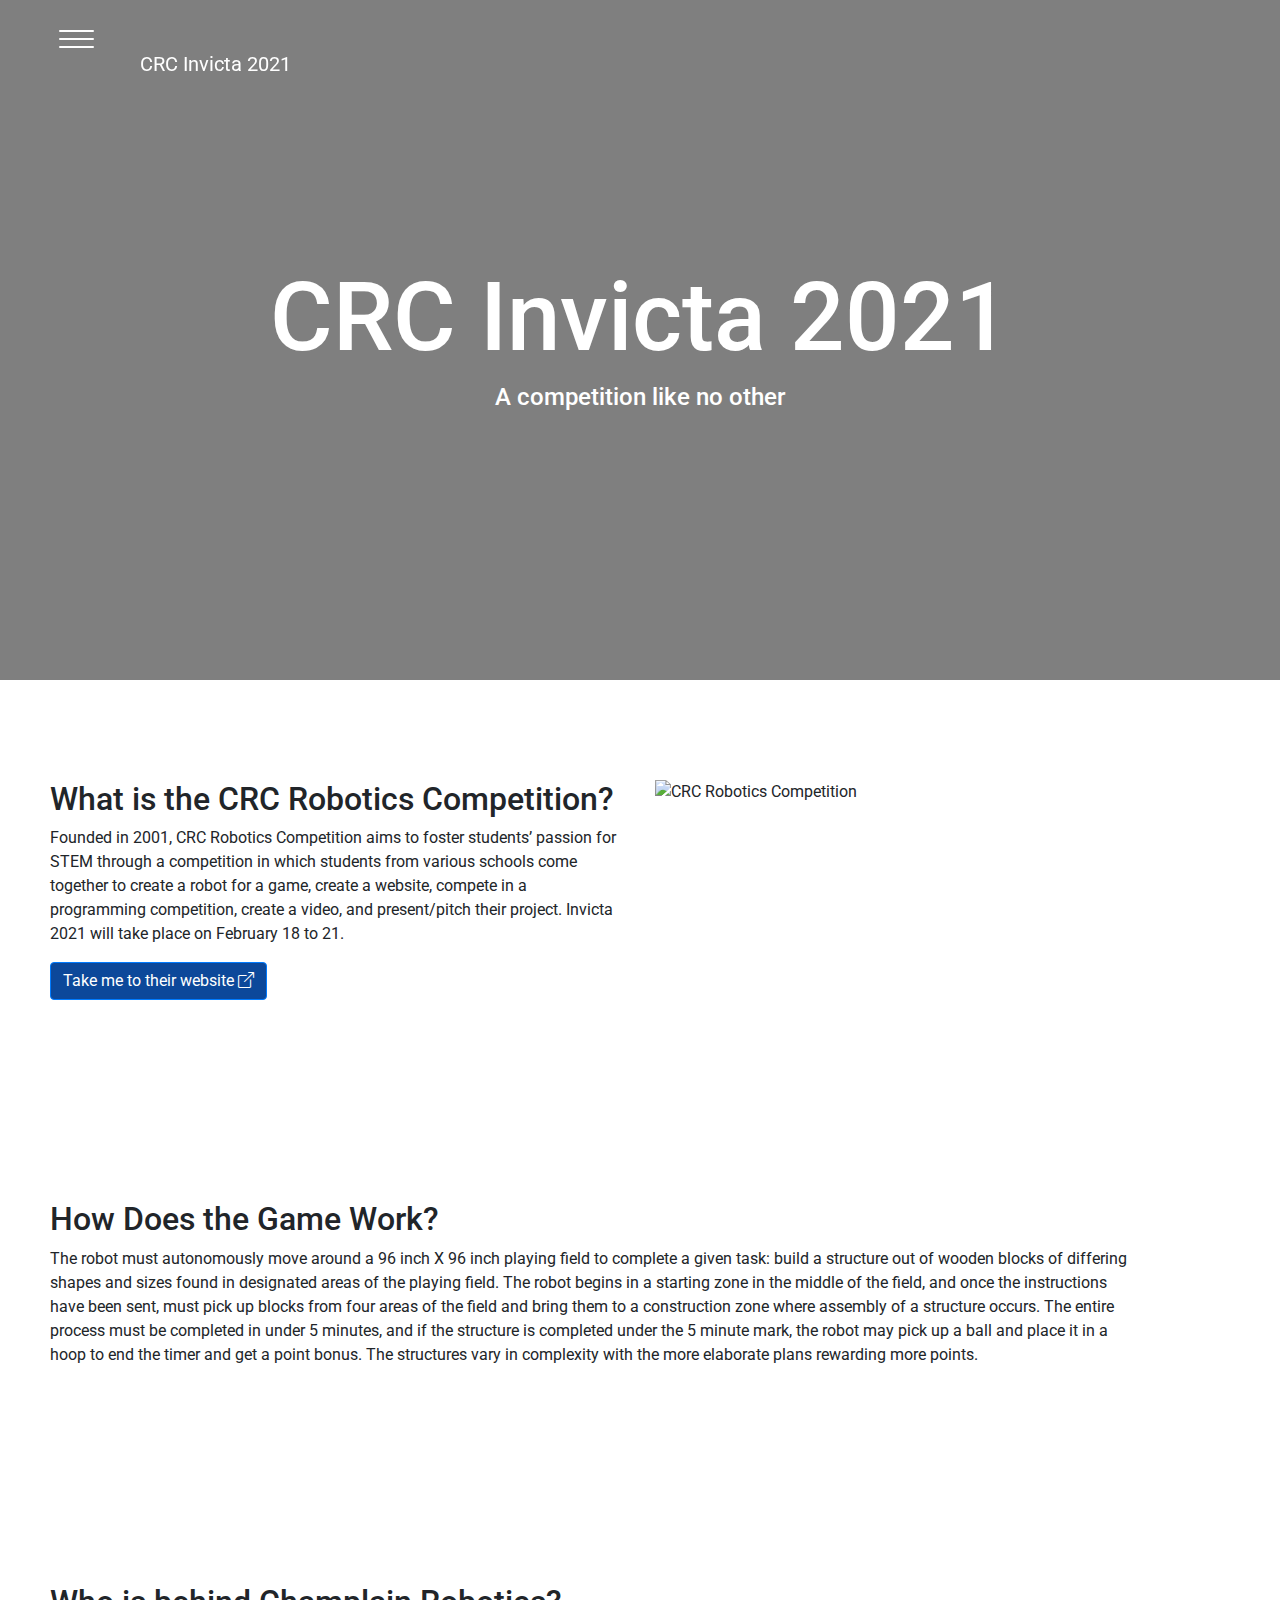
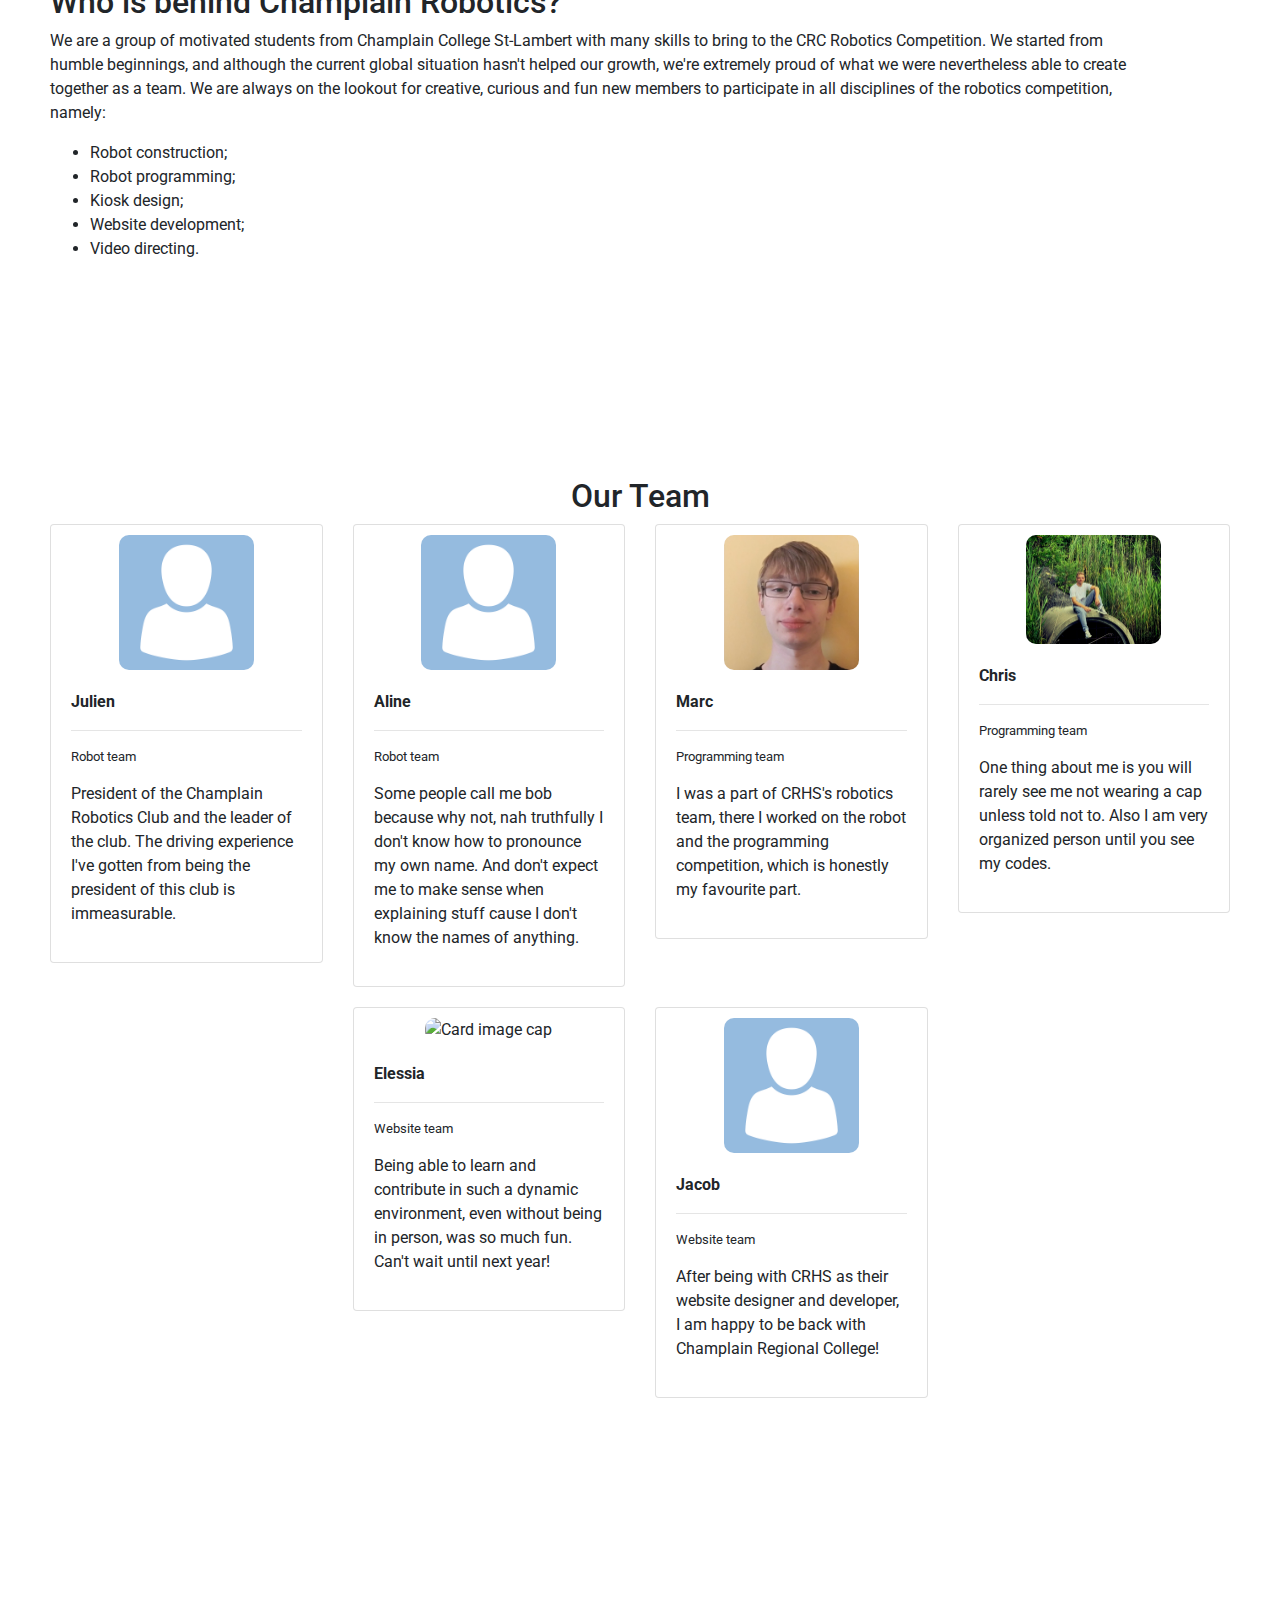
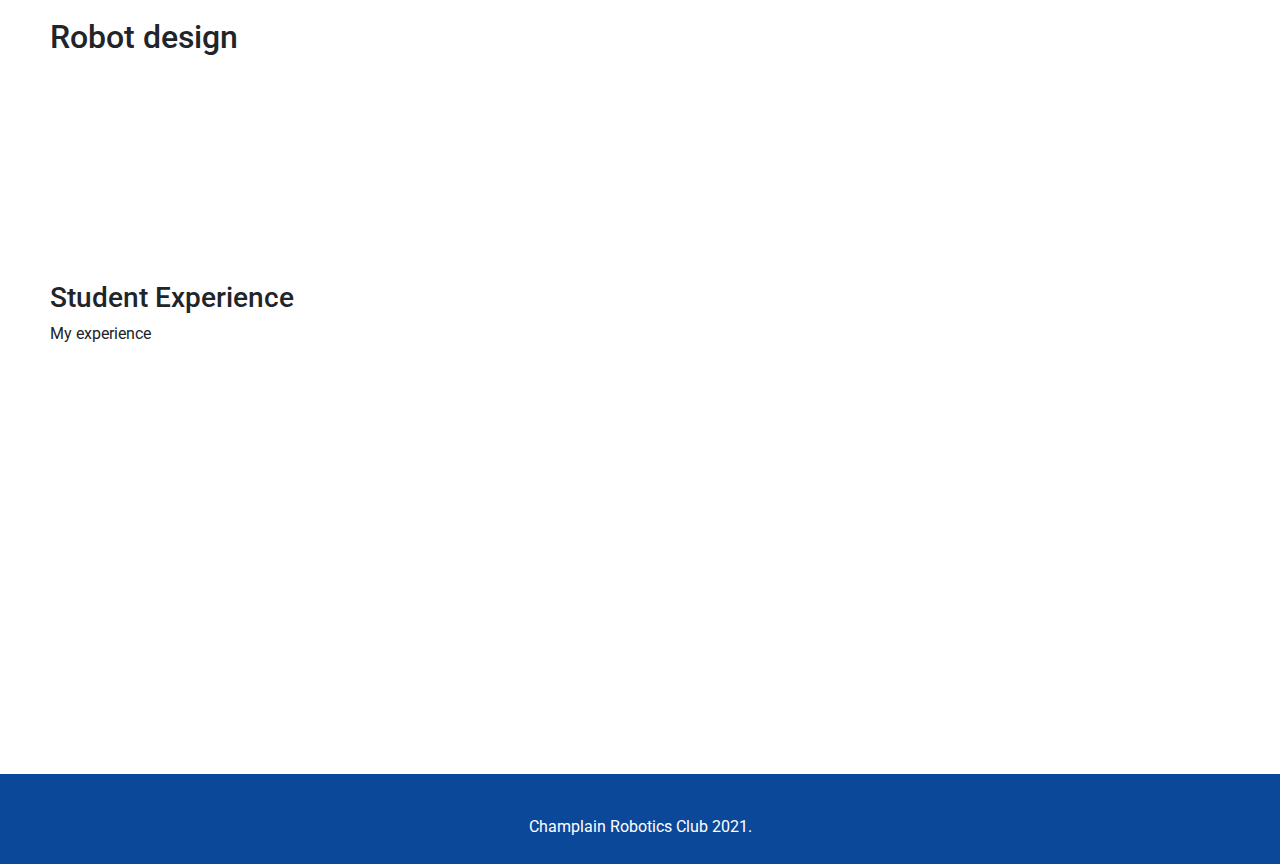
==== index.html @ a1607a95 "Fix about us" ====
<!DOCTYPE html>
<html>
    <header>
        <title>Champlain Robotics Club</title>
        <meta charset="utf-8">
        <meta name="description" content="The Champlain Robotics Club joins the CRC once again for the most unique challenge of its history this year!">
        <meta name="keywords" content="Champlain Regional College, Champlain College, CRC, Robotics, CRC Robotics, south shore robotics, robotics south shore">
		<meta name="author" content="Jacob-Mahmoud Alfahad, Emily Chiu, Elessia Pereira">
        <meta name="viewport" content="width=device-width, initial-scale=1.0">
        <!-- Links to external sources need to be downloaded -->
		<link href="https://fonts.googleapis.com/css?family=Roboto+Condensed&display=swap" rel="stylesheet">
		<link rel="stylesheet" href="https://use.fontawesome.com/releases/v5.5.0/css/all.css" integrity="sha384-B4dIYHKNBt8Bc12p+WXckhzcICo0wtJAoU8YZTY5qE0Id1GSseTk6S+L3BlXeVIU" crossorigin="anonymous">
        <link rel="stylesheet" href="https://stackpath.bootstrapcdn.com/bootstrap/4.3.1/css/bootstrap.min.css" integrity="sha384-ggOyR0iXCbMQv3Xipma34MD+dH/1fQ784/j6cY/iJTQUOhcWr7x9JvoRxT2MZw1T" crossorigin="anonymous">
        <!-- Font -->
        <link rel="stylesheet" href="https://cdn.jsdelivr.net/npm/bootstrap-icons@1.4.0/font/bootstrap-icons.css">
        <link rel="preconnect" href="https://fonts.gstatic.com">
        <link href="https://fonts.googleapis.com/css2?family=Roboto&display=swap" rel="stylesheet">
        <link rel="stylesheet" href="assets/style.css" type="text/css">
    </header>
    <body>
        <nav class="navbar navbar-inverse fixed-top" role="navigation">
            <div class="navbar-header">
                <span>
                    <button type="button" class="hamburger-toggler" data-toggle="collapse" data-target="#navbar-collapse">
                        <span class="hamburger-toggler-icon"></span>
                    </button>
                    <a href="#" class="navbar-brand">CRC Invicta 2021</a>
                </span>
                <span id="translate"></span>
                <script src="assets/locale.js" type="text/javascript"></script>
            </div>
            <div class="collapse navbar-collapse" id="navbar-collapse">
                <ul class="nav navbar-nav mr-auto">
                    <li class="nav-item">
                        <a href="#CRC-Robotics-Competition">CRC Robotics Competition</a>
                    </li>
                    <li class="nav-item">
                        <a href="#Game-Description">Game Description</a>
                    </li>
                    <li class="nav-item">
                        <a href="#About-Us">About Us</a>
                    </li>
                    <li class="nav-item">
                        <a href="#Team-Roster">Team Roster</a>
                    </li>
                    <li class="nav-item">
                        <a href="#Robot">Robot Design and Construction</a>
                    </li>
                    <li class="nav-item">
                        <a href="#Student-Experience">Student Experience</a>
                    </li>
                    <li class="nav-item">
                        <a href="#Conclusion">Conclusion</a>
                    </li>
                </ul>
            </div>

        </nav>
        <div id="Landing-Page" class="row d-flex flex-column justify-content-center">
            <h1>CRC Invicta 2021</h1>
            <h4>A competition like no other</h4>
        </div>
        <div class="container">
          <a class="anchor" name="CRC-Robotics-Competition"></a>
          <div class="row">
              <div class="col-lg-6 col-md-6 col-sm-12 col-12">
                  <h2>What is the CRC Robotics Competition?</h2>
                  <p>Founded in 2001, CRC Robotics Competition aims to foster students’ passion for STEM through a competition in which students from various schools come together to create a robot for a game, create a website, compete in a programming competition, create a video, and present/pitch their project.
                  Invicta 2021 will take place on February 18 to 21.</p>
                  <a class="btn btn-primary" href="https://robo-crc.ca/invicta-2021/" target="_blank">Take me to their website <i class="bi bi-box-arrow-up-right"></i></a>
              </div>
              <div class="col-lg-6 col-md-6 col-sm-12 col-12">
                  <img src="assets/images/IngeniousRobots.jpg" loading="lazy" alt="CRC Robotics Competition">
              </div>
          </div>
        </div>
        <div class="container">
          <a class="anchor" name="Game-Description"></a>
          <div class="row">
              <a class="anchor" name="Game-Description"></a>
              <div class="col-lg-11 col-md-11 col-sm-12 col-12">
                <h2>How Does the Game Work?</h2>
                <p>The robot must autonomously move around a 96 inch X 96 inch playing field to complete a given task: build a structure out of wooden blocks of differing shapes and sizes found in designated areas of the playing field. The robot begins in a starting zone in the middle of the field, and once the instructions have been sent, must pick up blocks from four areas of the field and bring them to a construction zone where assembly of a structure occurs. The entire process must be completed in under 5 minutes, and if the structure is completed under the 5 minute mark, the robot may pick up a ball and place it in a hoop to end the timer and get a point bonus. The structures vary in complexity with the more elaborate plans rewarding more points.</p>
              </div>
          </div>
        </div>
        <div class="container">
          <a class="anchor" name="About-Us"></a>
          <div class="row">
              <div class="col-lg-11 col-md-11 col-sm-12 col-12">
                 <h2>Who is behind Champlain Robotics?</h2>
                 <p>We are a group of motivated students from Champlain College St-Lambert with many skills to bring to the CRC Robotics Competition. We started from humble beginnings, and although the current global situation hasn't helped our growth, we're extremely proud of what we were nevertheless able to create together as a team. We are always on the lookout for creative, curious and fun new members to participate in all disciplines of the robotics competition, namely:</p>
                 <ul>
                   <li>Robot construction;</li>
                   <li>Robot programming;</li>
                   <li>Kiosk design;</li>
                   <li>Website development;</li>
                   <li>Video directing.</li>
              </div>
          </div>
        </div>
        <div class="container" style="margin: 0 auto 0 auto!important">
          <a class="anchor" name="Team-Roster"></a>
          <div class="row justify-content-center">
              <div class="col-12 text-center"><h2>Our Team</h2></div>
                    <div class="col-lg-3 col-md-4 col-sm-6 col-12">
                      <div class="card">
                        <img class="card-img-top" src="assets/default.png" alt="Card image cap">
                        <div class="card-body">
                          <p class="card-text"><strong>Julien</strong><hr><p class="small">Robot team</p>President of the Champlain Robotics Club and the leader of the club. The driving experience I've gotten from being the president of this club is immeasurable.</p>
                        </div>
                      </div>
                    </div>
                    <div class="col-lg-3 col-md-4 col-sm-6 col-12">
                      <div class="card">
                        <img class="card-img-top" src="assets/default.png" alt="Card image cap">
                        <div class="card-body">
                          <p class="card-text"><strong>Aline</strong><hr><p class="small">Robot team</p>Some people call me bob because why not, nah truthfully I don't know how to pronounce my own name. And don't expect me to make sense when explaining stuff cause I don't know the names of anything.</p>
                        </div>
                      </div>
                    </div>
                    <div class="col-lg-3 col-md-4 col-sm-6 col-12">
                      <div class="card">
                        <img class="card-img-top" src="assets/marc.jpg" alt="Card image cap">
                        <div class="card-body">
                          <p class="card-text"><strong>Marc</strong><hr><p class="small">Programming team</p>I was a part of CRHS's robotics team, there I worked on the robot and the programming competition, which is honestly my favourite part.</p>
                        </div>
                      </div>
                    </div>
                    <div class="col-lg-3 col-md-4 col-sm-6 col-12">
                      <div class="card">
                        <img class="card-img-top" src="assets/chris.jpg" alt="Card image cap">
                        <div class="card-body">
                          <p class="card-text"><strong>Chris</strong><hr><p class="small">Programming team</p>One thing about me is you will rarely see me not wearing a cap unless told not to. Also I am very organized person until you see my codes.</p>
                        </div>
                      </div>
                    </div>
                    <div class="col-lg-3 col-md-4 col-sm-6 col-12">
                      <div class="card">
                        <img class="card-img-top" src="assets/elessia.png" alt="Card image cap">
                        <div class="card-body">
                          <p class="card-text"><strong>Elessia</strong><hr><p class="small">Website team</p>Being able to learn and contribute in such a dynamic environment, even without being in person, was so much fun. Can't wait until next year!</p>
                        </div>
                      </div>
                    </div>
                    <div class="col-lg-3 col-md-4 col-sm-6 col-12">
                      <div class="card">
                        <img class="card-img-top" src="assets/default.png" alt="Card image cap">
                        <div class="card-body">
                          <p class="card-text"><strong>Jacob</strong><hr><p class="small">Website team</p>After being with CRHS as their website designer and developer, I am happy to be back with Champlain Regional College!</p>
                        </div>
                      </div>
                    </div>

              </div>
          </div>
        </div>
        <div class="container">
          <a class="anchor" name="Robot"></a>
          <div class="row">
                  <div class="col-lg-11 col-md-11 col-sm-12 col-12">
                      <h2>Robot design</h2>
                  </div>
                  <div class="col-lg-6 col-md-6 col-sm-12 col-12">
                    <p>
                  </div>
              </div>
          </div>
        </div>
        <div class="container">
          <a class="anchor" name="Student-Experience"></a>
          <div class="row">
              <div class="col-lg-11 col-md-11 col-sm-12 col-12">
                <img src="" alt="">
                <h3>Student Experience</h3>
                <p>My experience</p>
              </div>
          </div>
        </div>
        <div id="Conclusion">
            <h1>To Conclude our Journey</h1>
            <h5>We faced many adversities throughout our journey.
                In spite of this, we achieved and learned tremendously, thanks to our brillant team of students!</h5>
        </div>
        <div id="footer"><!-- remove insta cuz inactive
            <div id="social-media">
                <ul>
                    <li><a href="https://www.instagram.com/champlainrobotics/" target="_blank"><i class="bi bi-instagram"></i></a></li>
                </ul>
            </div>
            // and ugly logo
            <img width="auto" height="80px" loading="lazy" src="assets/logo.jpg">-->
            <p>Champlain Robotics Club 2021.</p>
        </div>
        <a title="Back to top" id="backToTop" class="btn" href="#"><i class="bi bi-arrow-up"></i></a>
        <!-- Links to external sources need to be downloaded -->
        <script src="https://code.jquery.com/jquery-3.3.1.slim.min.js" integrity="sha384-q8i/X+965DzO0rT7abK41JStQIAqVgRVzpbzo5smXKp4YfRvH+8abtTE1Pi6jizo" crossorigin="anonymous"></script>
		    <script src="https://cdnjs.cloudflare.com/ajax/libs/popper.js/1.14.7/umd/popper.min.js" integrity="sha384-UO2eT0CpHqdSJQ6hJty5KVphtPhzWj9WO1clHTMGa3JDZwrnQq4sF86dIHNDz0W1" crossorigin="anonymous"></script>
		    <script src="https://stackpath.bootstrapcdn.com/bootstrap/4.3.1/js/bootstrap.min.js" integrity="sha384-JjSmVgyd0p3pXB1rRibZUAYoIIy6OrQ6VrjIEaFf/nJGzIxFDsf4x0xIM+B07jRM" crossorigin="anonymous"></script>
        <script src="assets/main.js" type="text/javascript"></script>
    </body>
</html>
---- assets/style.css ----
/* COLORS */
* {
  margin: 0;
  scrollbar-width: none;
  font-family: -apple-system, BlinkMacSystemFont, "Segoe UI", Roboto, Oxygen, Ubuntu, Cantarell, "Open Sans", "Helvetica Neue", sans-serif;
}

html {
  scroll-behavior: smooth;
}

.container {
  position: relative !important;
  width: 100% !important;
  max-width: none !important;
}

.card {
  margin-bottom: 20px !important;
}
.card .card-img-top {
  max-width: 50%;
  max-height: 50%;
  margin: 0 auto 0 auto;
  border-radius: 10px;
  margin-top: 10px;
}

a {
  text-decoration: none;
  color: black;
}
a:hover {
  text-decoration: none;
  color: black;
}
a.anchor {
  top: -50px !important;
  position: absolute !important;
}

#backToTop {
  background-color: #fff;
  border: #0C489A 2px solid;
  border-radius: 1rem;
  position: fixed;
  bottom: 35px;
  right: 35px;
  opacity: 0;
  height: auto;
  min-width: 20px;
  transition: opacity 0.25s ease;
}
#backToTop i {
  font-size: 20px;
}

#backToTop.scrolled {
  opacity: 100;
}

.btn-primary {
  background-color: #0C489A;
}

nav {
  transition: background-color 0.25s ease;
}
nav .navbar-brand {
  color: #fff;
}
nav .hamburger-toggler {
  background: none;
  color: inherit;
  border: none;
  padding: 0;
  font: inherit;
  cursor: pointer;
  outline: inherit;
  position: relative;
  margin-left: 20px;
  width: 50px;
  height: 50px;
}
nav .hamburger-toggler-icon,
nav .hamburger-toggler-icon::before,
nav .hamburger-toggler-icon::after {
  position: absolute;
  width: 35px;
  height: 2px;
  border-radius: 4px;
  background-color: #fff;
}
nav .hamburger-toggler-icon {
  top: calc(50% - 7.5px);
  left: calc(50% - 22px);
  transition: all 0.3s linear;
}
nav .hamburger-toggler-icon::before,
nav .hamburger-toggler-icon::after {
  content: "";
  left: 0;
}
nav .hamburger-toggler-icon::before {
  bottom: 8px;
  transition: all 0.3s linear;
}
nav .hamburger-toggler-icon::after {
  top: 8px;
  transition: all 0.3s linear;
}
nav .toggled.hamburger-toggler .hamburger-toggler-icon {
  height: 2px;
  width: 40px;
  left: 5px;
  top: calc(50% - 7.5px);
  transform: rotate(-45deg);
  background-color: #fff;
}
nav .toggled.hamburger-toggler .hamburger-toggler-icon:after {
  width: 40px;
  height: 2px;
  top: -1px;
  transform: rotate(-270deg);
  background-color: #fff;
}
nav .toggled.hamburger-toggler .hamburger-toggler-icon::before {
  transform: translateX(-100px);
  opacity: 0;
  transform: rotate(0);
}
nav .navbar-brand {
  position: relative;
  top: 1px;
  left: 30px;
}
nav .navbar-header {
  display: flex;
  justify-content: space-between;
  width: 100%;
  margin: 5px 20px;
  padding-top: 7px;
}
nav #translate {
  position: relative;
  top: 2.5px;
}
nav #translate a {
  color: white;
  display: inline-block;
  vertical-align: middle;
  position: relative;
  top: 0.25em;
  transition: 0.5s;
}
nav #translate a::after {
  position: absolute;
  content: "";
  width: 100%;
  height: 2px;
  top: 100%;
  left: 0;
  background: #fff;
  transition: transform 0.5s;
  transform: scaleX(0);
  transform-origin: right;
}
nav #translate a:hover::after {
  transform: scaleX(1);
  transform-origin: left;
}
nav .nav-item a {
  color: #fff;
  transition: 0.5s;
  position: relative;
}
nav .nav-item a::after {
  position: absolute;
  content: "";
  width: 100%;
  height: 2px;
  top: 100%;
  left: 0;
  background: #fff;
  transition: transform 0.5s;
  transform: scaleX(0);
  transform-origin: right;
}
nav .nav-item a:hover::after {
  transform: scaleX(1);
  transform-origin: left;
}
nav #navbar-collapse {
  background-color: #0C489A;
}
nav #navbar-collapse ul {
  padding: 5px 100px;
}
nav #navbar-collapse ul .nav-item {
  padding: 5px;
}

.scrolled {
  background-color: #0C489A;
}

.toggled {
  background-color: #0C489A;
}

#Landing-Page {
  min-height: 680px;
  max-height: 100vh;
  width: 100%;
  padding: 75px 50px;
  background-image: linear-gradient(rgba(0, 0, 0, 0.5), rgba(0, 0, 0, 0.5)), url("hardware-pexels-athena.jpg");
  background-size: cover;
  background-attachment: fixed;
  background-position: center;
  background-repeat: no-repeat;
  color: #fff;
  text-align: center;
  margin-left: 0px;
  margin-right: 0px;
}
#Landing-Page h1 {
  font-size: 96px;
}
#Landing-Page a {
  width: 200px;
  margin: 0 auto;
}

.container {
  width: 100%;
  padding: 100px 50px;
  margin-left: 0px;
  margin-right: 0px;
}
.container .col-5 {
  margin: auto;
}
.container .col-6 {
  display: flex;
  align-items: center;
  margin: auto;
}
.container img {
  display: block;
  max-width: 500px;
  max-height: 500px;
  width: auto;
  height: auto;
}

#Team-Roster {
  width: 100%;
  padding: 100px 50px;
}
#Team-Roster h2 {
  text-align: center;
}
#Team-Roster .profile img {
  display: block;
  max-width: 200px;
  max-height: 200px;
  width: auto;
  height: auto;
  border-radius: 1rem;
  margin: 25px 25px 25px 0;
}
#Team-Roster .profile h5 {
  font-weight: bold;
}

#Conclusion {
  width: 100%;
  padding: 100px 50px;
  background-image: linear-gradient(rgba(0, 0, 0, 0.5), rgba(0, 0, 0, 0.5)), url("hardware-pexels-athena.jpg");
  background-size: cover;
  background-attachment: fixed;
  background-position: center;
  background-repeat: no-repeat;
  color: #fff;
  text-align: center;
}

#footer {
  width: 100%;
  padding: 25px;
  text-align: center;
  background-color: #0C489A;
  color: #fff;
}
#footer #social-media ul {
  text-decoration: none;
  padding: 0;
}
#footer #social-media ul li {
  display: inline;
}
#footer #social-media ul li i {
  font-size: 40px;
  color: #F0F7E4;
  transition: color 0.3s ease;
}
#footer #social-media ul li i:hover {
  color: #C73E1D;
}
#footer #social-media ul li:not(:last-child) {
  margin-right: 20px;
}
#footer p {
  margin-bottom: 0;
  margin-top: 1rem;
}

/* RESPONSIVE */
@media (max-width: 1080px) {
  #crccompdesc {
    display: block;
    width: 100%;
  }
  #crccompdesc h2 {
    font-size: 1.8rem;
  }
  #crccompdesc p {
    font-size: 0.85rem;
  }
  #crccompdesc a {
    font-size: 0.85rem;
  }

  #crccompimg img {
    max-width: 400px;
    max-height: 400px;
  }

  #aboutusdesc {
    display: block;
    width: 100%;
  }
  #aboutusdesc h2 {
    font-size: 1.8rem;
  }
  #aboutusdesc p {
    font-size: 0.85rem;
  }
  #aboutusdesc a {
    font-size: 0.85rem;
  }

  #aboutusimg img {
    max-width: 400px;
    max-height: 400px;
  }
}
@media (max-width: 980px) {
  #aboutusimg img {
    max-width: 350px;
    max-height: 350px;
  }

  #crccompimg img {
    max-width: 350px;
    max-height: 350px;
  }
}
@media (max-width: 910px) {
  #aboutusimg img {
    max-width: 320px;
    max-height: 320px;
  }

  #crccompimg img {
    max-width: 320px;
    max-height: 320px;
  }
}
@media (max-width: 800px) {
  #crccompimg img {
    max-width: 300px;
    max-height: 300px;
  }

  #aboutusimg img {
    max-width: 300px;
    max-height: 300px;
  }
}
@media (max-width: 650px) {
  #crccompdesc {
    max-width: 100%;
    text-align: center;
    flex: 0 0 85%;
  }

  #crccompimg {
    display: block;
    max-width: 100%;
    top: 20px;
  }

  #aboutusdesc {
    max-width: 100%;
    text-align: center;
    flex: 0 0 85%;
  }

  #aboutusimg {
    display: block;
    max-width: 100%;
    top: 20px;
  }
}

/*# sourceMappingURL=style.css.map */
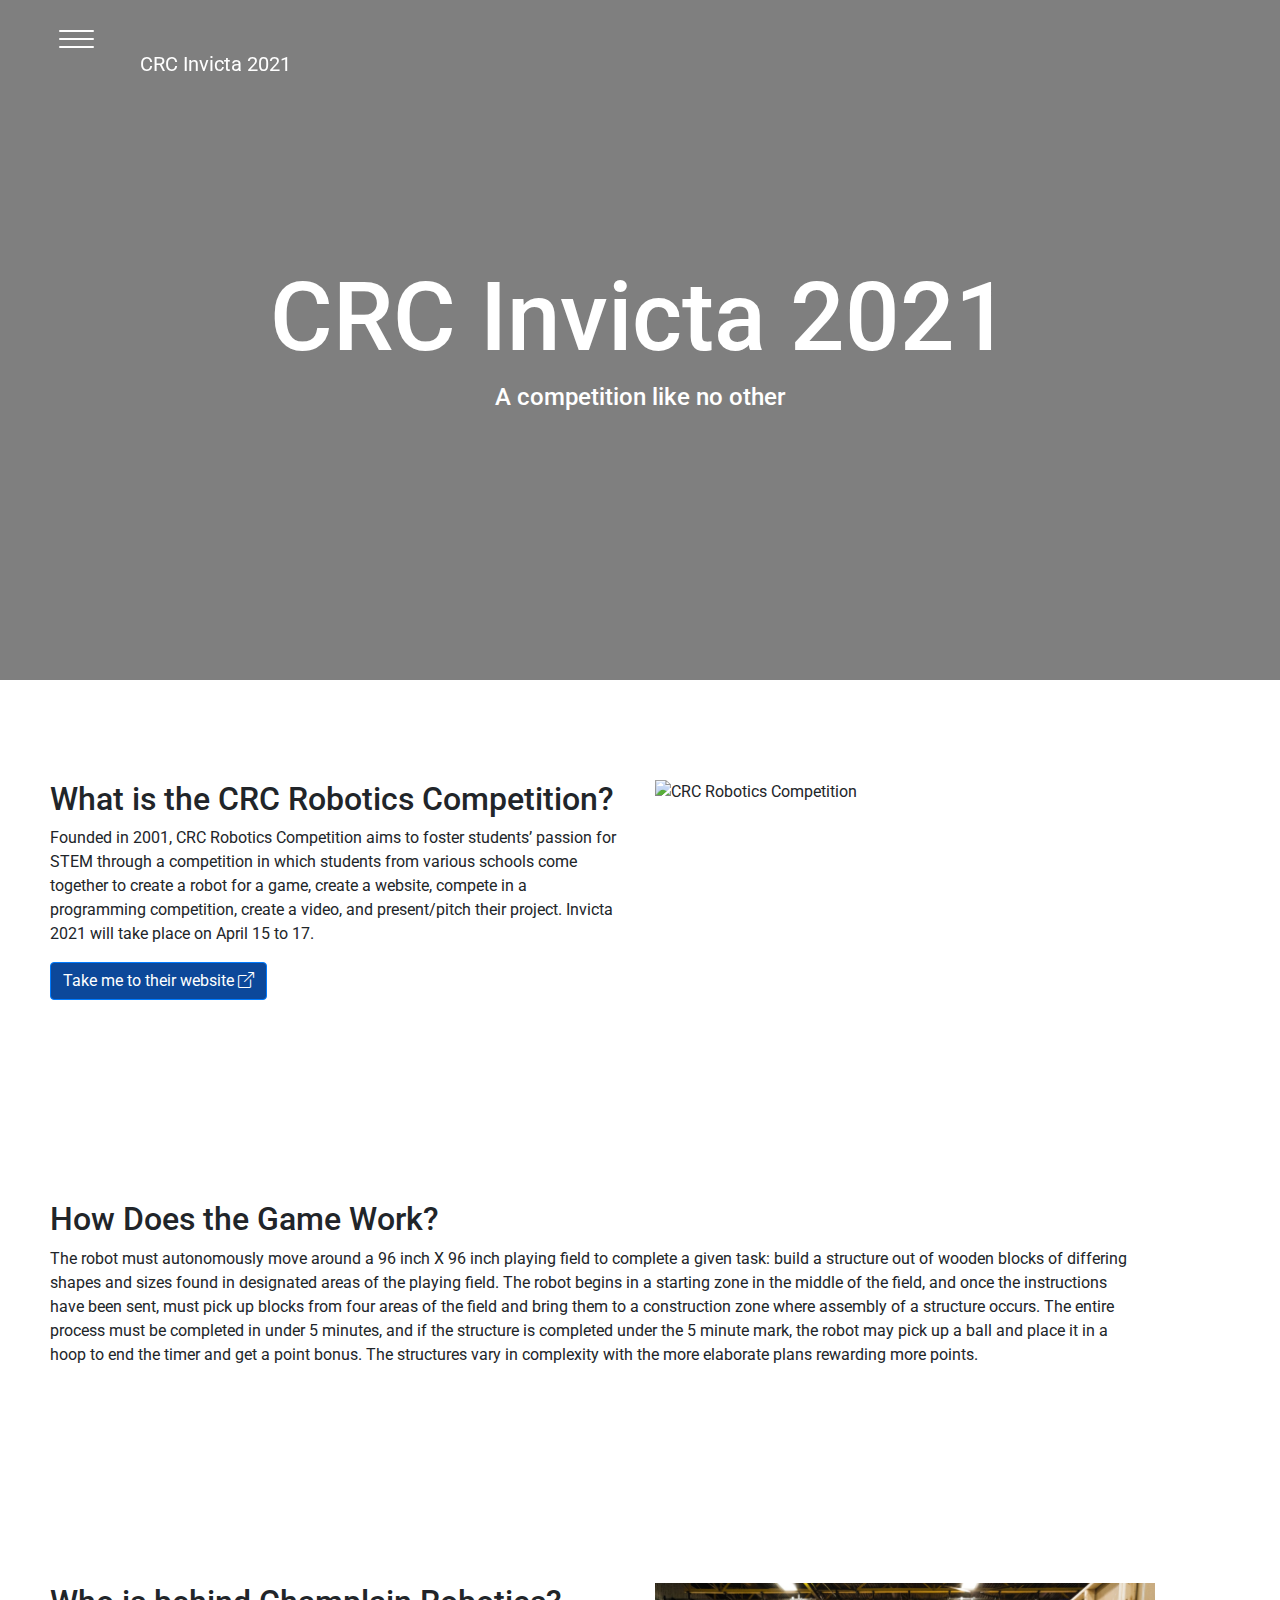
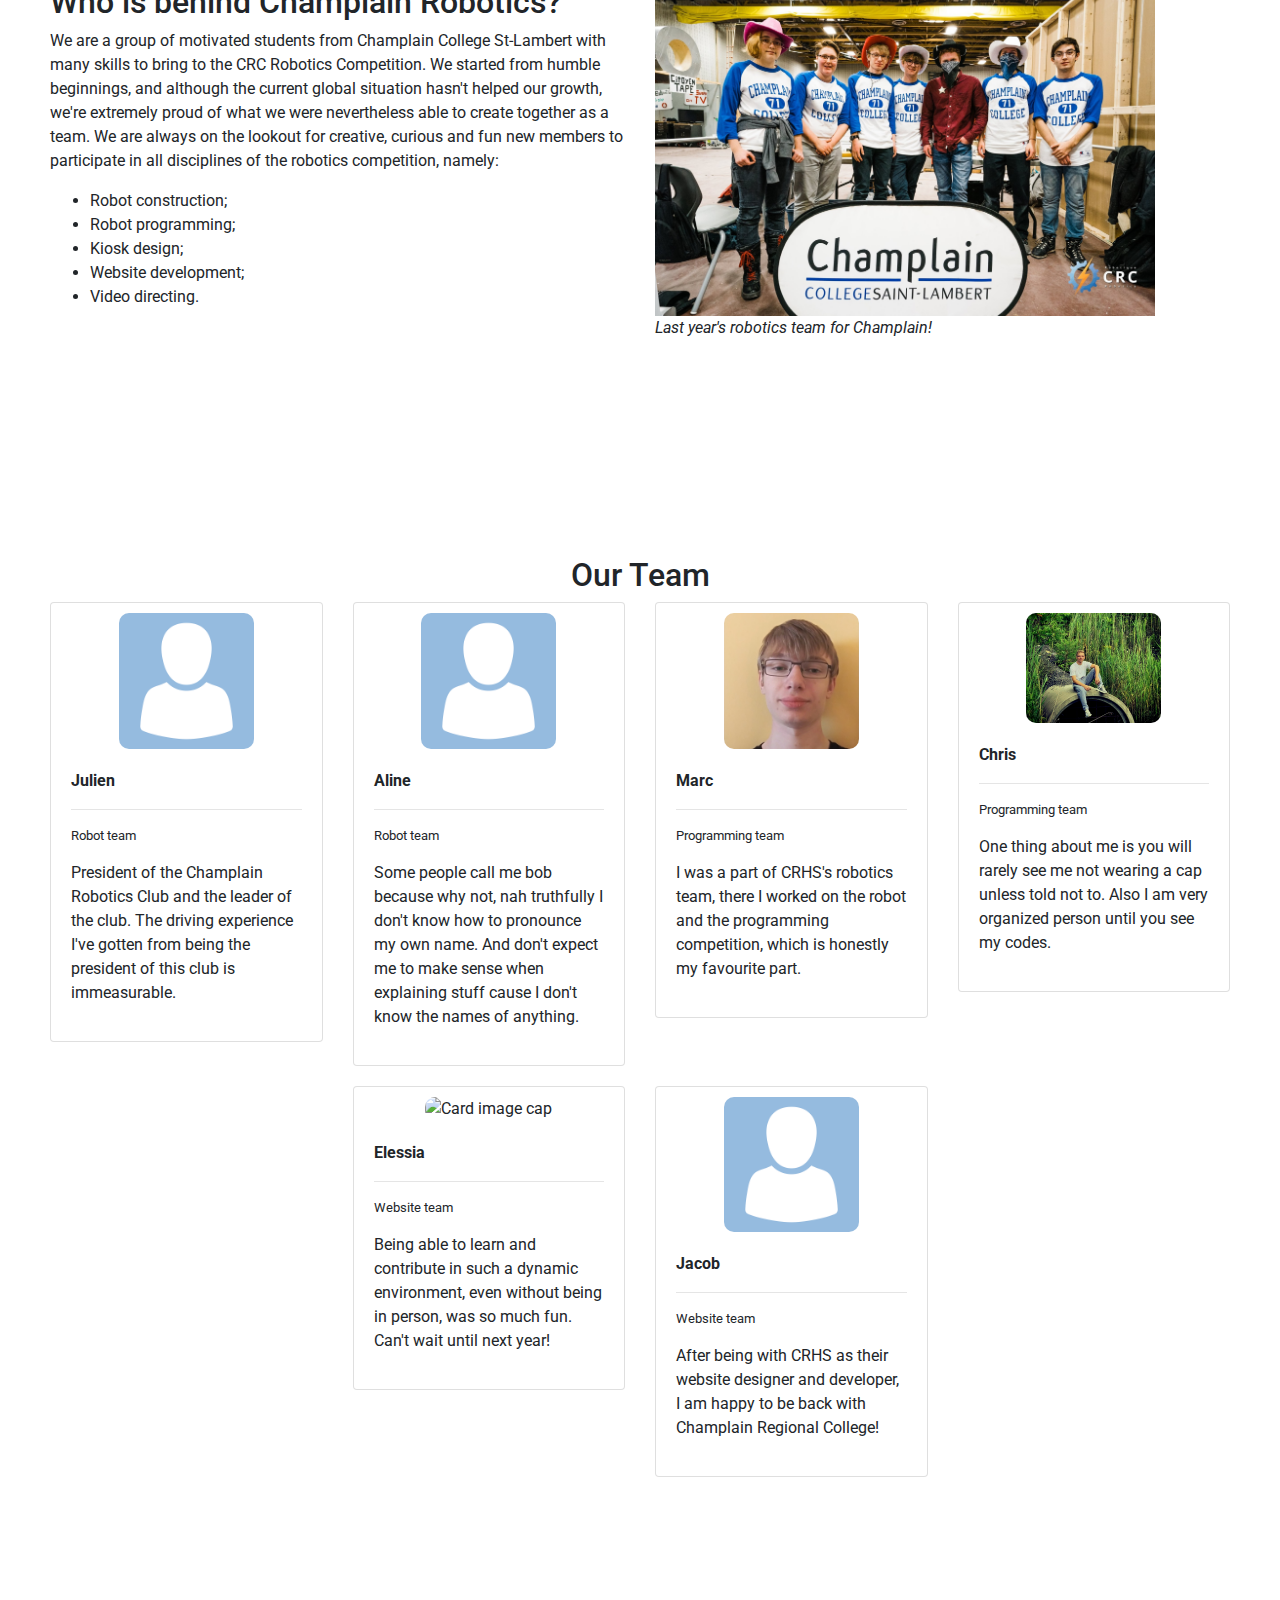
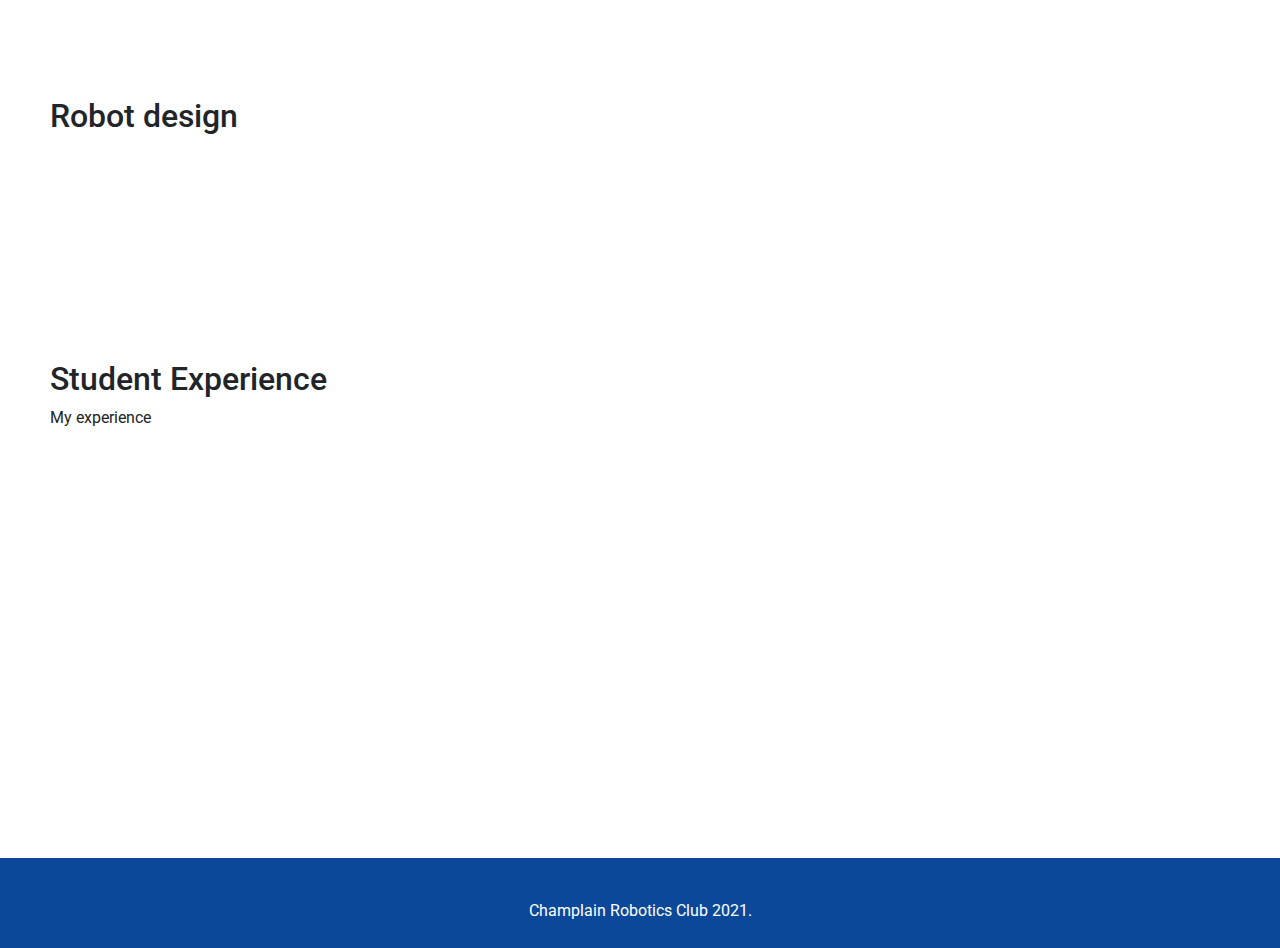
==== commit b85eee3d: "fixer upper" ====
--- a/index.html
+++ b/index.html
@@ -66,7 +66,7 @@
               <div class="col-lg-6 col-md-6 col-sm-12 col-12">
                   <h2>What is the CRC Robotics Competition?</h2>
                   <p>Founded in 2001, CRC Robotics Competition aims to foster students’ passion for STEM through a competition in which students from various schools come together to create a robot for a game, create a website, compete in a programming competition, create a video, and present/pitch their project.
-                  Invicta 2021 will take place on February 18 to 21.</p>
+                  Invicta 2021 will take place on April 15 to 17.</p>
                   <a class="btn btn-primary" href="https://robo-crc.ca/invicta-2021/" target="_blank">Take me to their website <i class="bi bi-box-arrow-up-right"></i></a>
               </div>
               <div class="col-lg-6 col-md-6 col-sm-12 col-12">
@@ -87,7 +87,7 @@
         <div class="container">
           <a class="anchor" name="About-Us"></a>
           <div class="row">
-              <div class="col-lg-11 col-md-11 col-sm-12 col-12">
+              <div class="col-lg-6 col-md-6 col-sm-12 col-12">
                  <h2>Who is behind Champlain Robotics?</h2>
                  <p>We are a group of motivated students from Champlain College St-Lambert with many skills to bring to the CRC Robotics Competition. We started from humble beginnings, and although the current global situation hasn't helped our growth, we're extremely proud of what we were nevertheless able to create together as a team. We are always on the lookout for creative, curious and fun new members to participate in all disciplines of the robotics competition, namely:</p>
                  <ul>
@@ -97,6 +97,12 @@
                    <li>Website development;</li>
                    <li>Video directing.</li>
               </div>
+              <div class="col-lg-6 col-md-6 col-sm-12 col-12">
+                  <figure>
+                    <img src="assets/last_team.jpg" loading="lazy" alt="Champlain's previous robotics team">
+                    <figcaption><em>Last year's robotics team for Champlain!</em></figcaption>
+                  </figure>
+              </div>
           </div>
         </div>
         <div class="container" style="margin: 0 auto 0 auto!important">
@@ -172,7 +178,7 @@
           <div class="row">
               <div class="col-lg-11 col-md-11 col-sm-12 col-12">
                 <img src="" alt="">
-                <h3>Student Experience</h3>
+                <h2>Student Experience</h2>
                 <p>My experience</p>
               </div>
           </div>
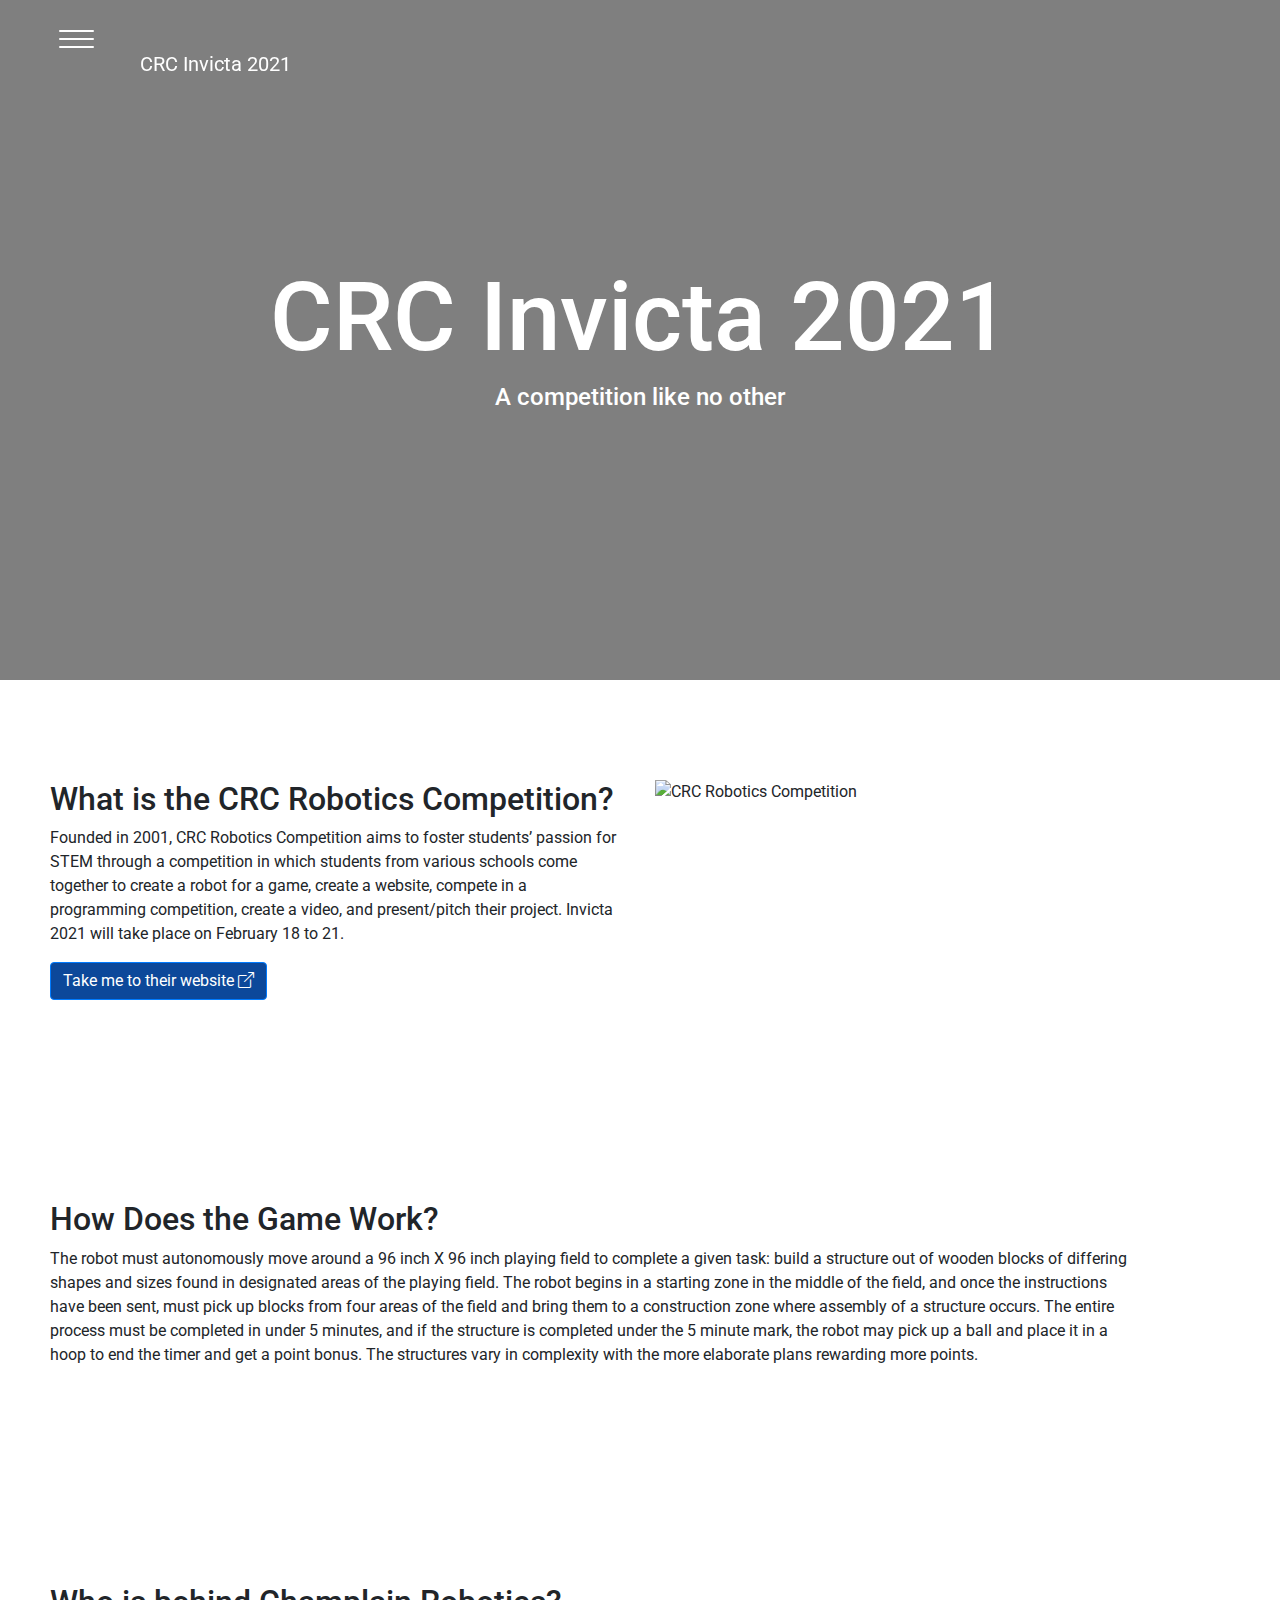
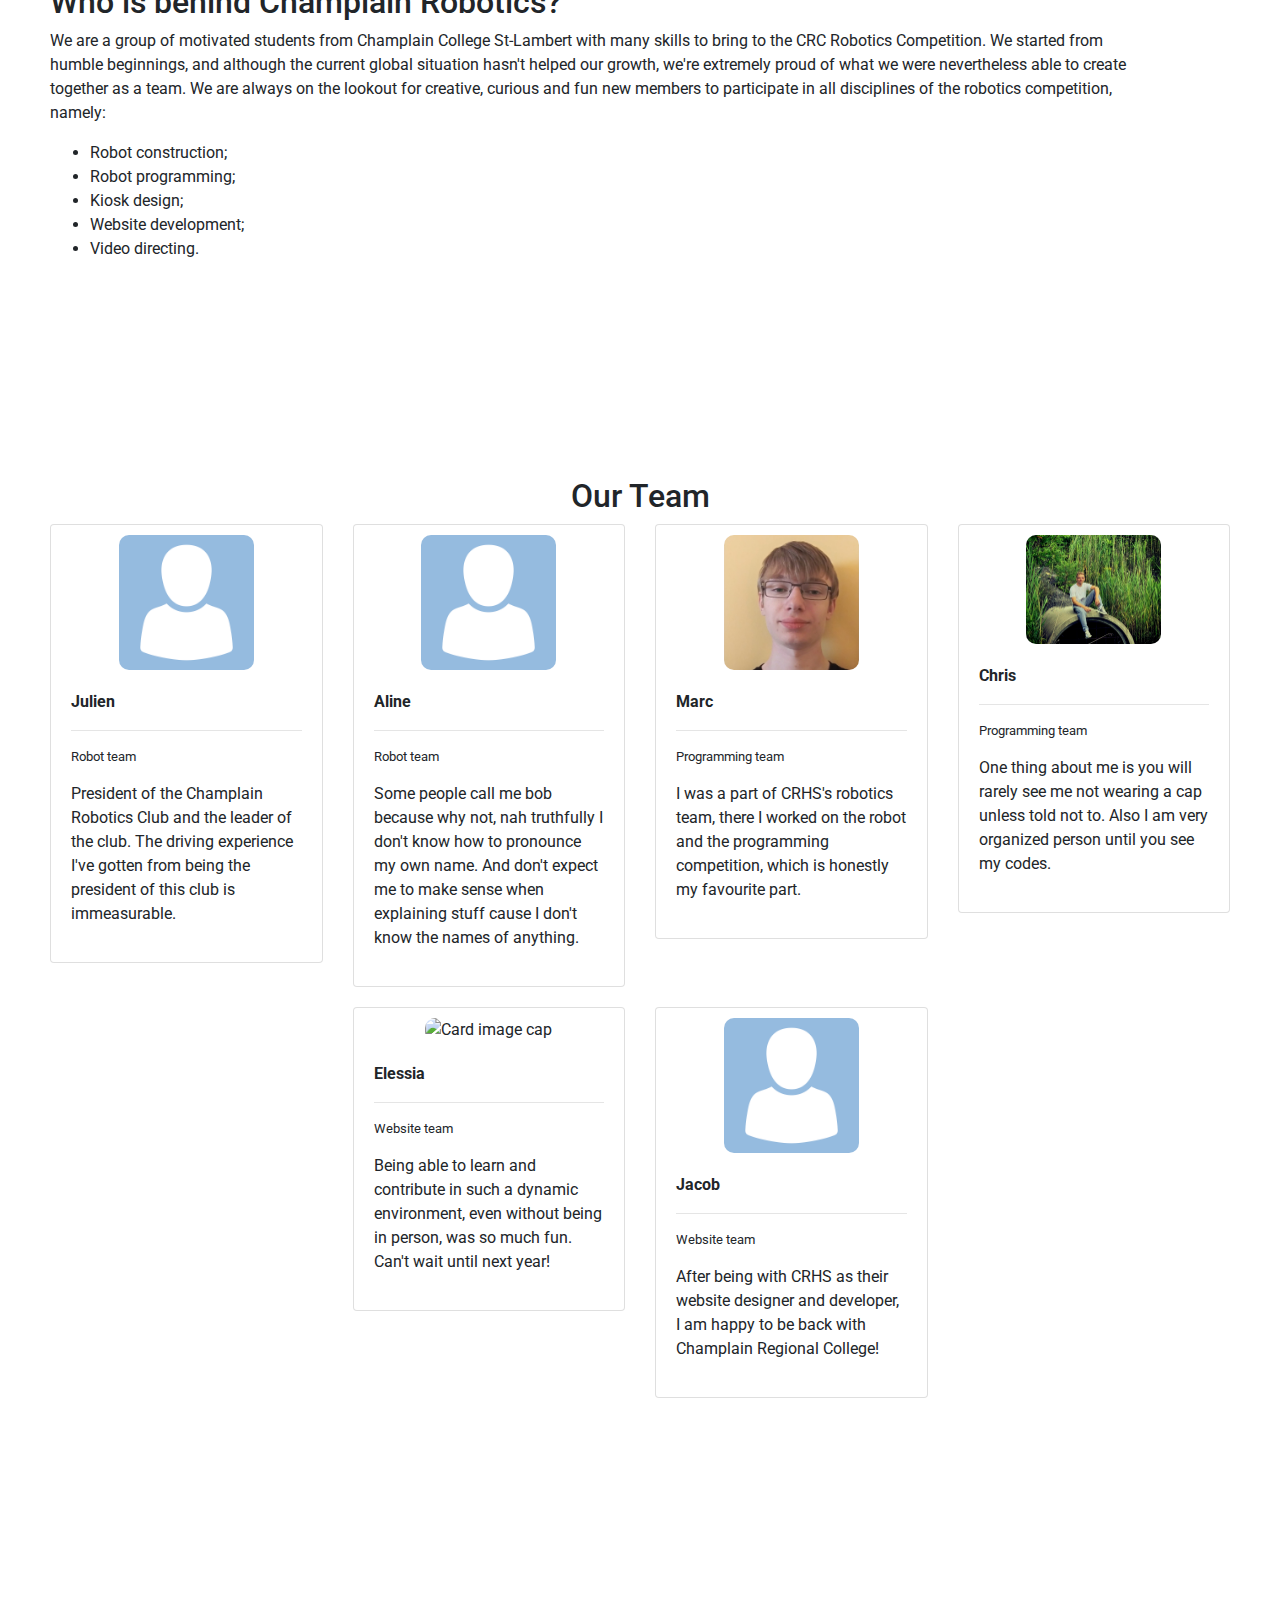
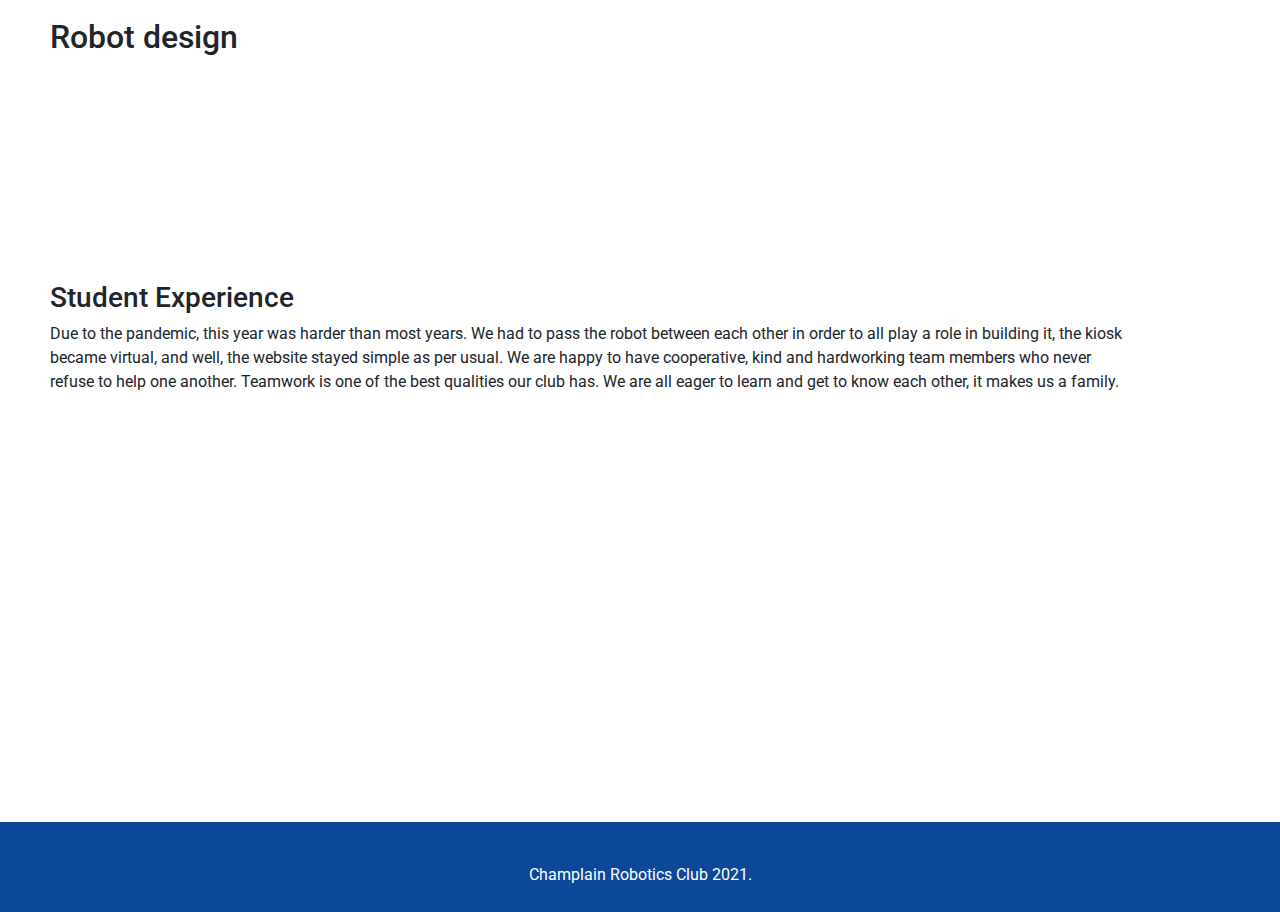
==== commit c3689ada: "added experience paragraph" ====
--- a/index.html
+++ b/index.html
@@ -66,7 +66,7 @@
               <div class="col-lg-6 col-md-6 col-sm-12 col-12">
                   <h2>What is the CRC Robotics Competition?</h2>
                   <p>Founded in 2001, CRC Robotics Competition aims to foster students’ passion for STEM through a competition in which students from various schools come together to create a robot for a game, create a website, compete in a programming competition, create a video, and present/pitch their project.
-                  Invicta 2021 will take place on April 15 to 17.</p>
+                  Invicta 2021 will take place on February 18 to 21.</p>
                   <a class="btn btn-primary" href="https://robo-crc.ca/invicta-2021/" target="_blank">Take me to their website <i class="bi bi-box-arrow-up-right"></i></a>
               </div>
               <div class="col-lg-6 col-md-6 col-sm-12 col-12">
@@ -87,7 +87,7 @@
         <div class="container">
           <a class="anchor" name="About-Us"></a>
           <div class="row">
-              <div class="col-lg-6 col-md-6 col-sm-12 col-12">
+              <div class="col-lg-11 col-md-11 col-sm-12 col-12">
                  <h2>Who is behind Champlain Robotics?</h2>
                  <p>We are a group of motivated students from Champlain College St-Lambert with many skills to bring to the CRC Robotics Competition. We started from humble beginnings, and although the current global situation hasn't helped our growth, we're extremely proud of what we were nevertheless able to create together as a team. We are always on the lookout for creative, curious and fun new members to participate in all disciplines of the robotics competition, namely:</p>
                  <ul>
@@ -96,12 +96,7 @@
                    <li>Kiosk design;</li>
                    <li>Website development;</li>
                    <li>Video directing.</li>
-              </div>
-              <div class="col-lg-6 col-md-6 col-sm-12 col-12">
-                  <figure>
-                    <img src="assets/last_team.jpg" loading="lazy" alt="Champlain's previous robotics team">
-                    <figcaption><em>Last year's robotics team for Champlain!</em></figcaption>
-                  </figure>
+                </ul>
               </div>
           </div>
         </div>
@@ -178,8 +173,14 @@
           <div class="row">
               <div class="col-lg-11 col-md-11 col-sm-12 col-12">
                 <img src="" alt="">
-                <h2>Student Experience</h2>
-                <p>My experience</p>
+                <h3>Student Experience</h3>
+                <p>Due to the pandemic, this year was harder than most years. We had to 
+                  pass the robot between each other in order to all play a role in building 
+                  it, the kiosk became virtual, and well, the website stayed simple as per 
+                  usual. We are happy to have cooperative, kind and hardworking team members 
+                  who never refuse to help one another. Teamwork is one of the best qualities 
+                  our club has. We are all eager to learn and get to know each other, it makes us 
+                  a family.</p>
               </div>
           </div>
         </div>
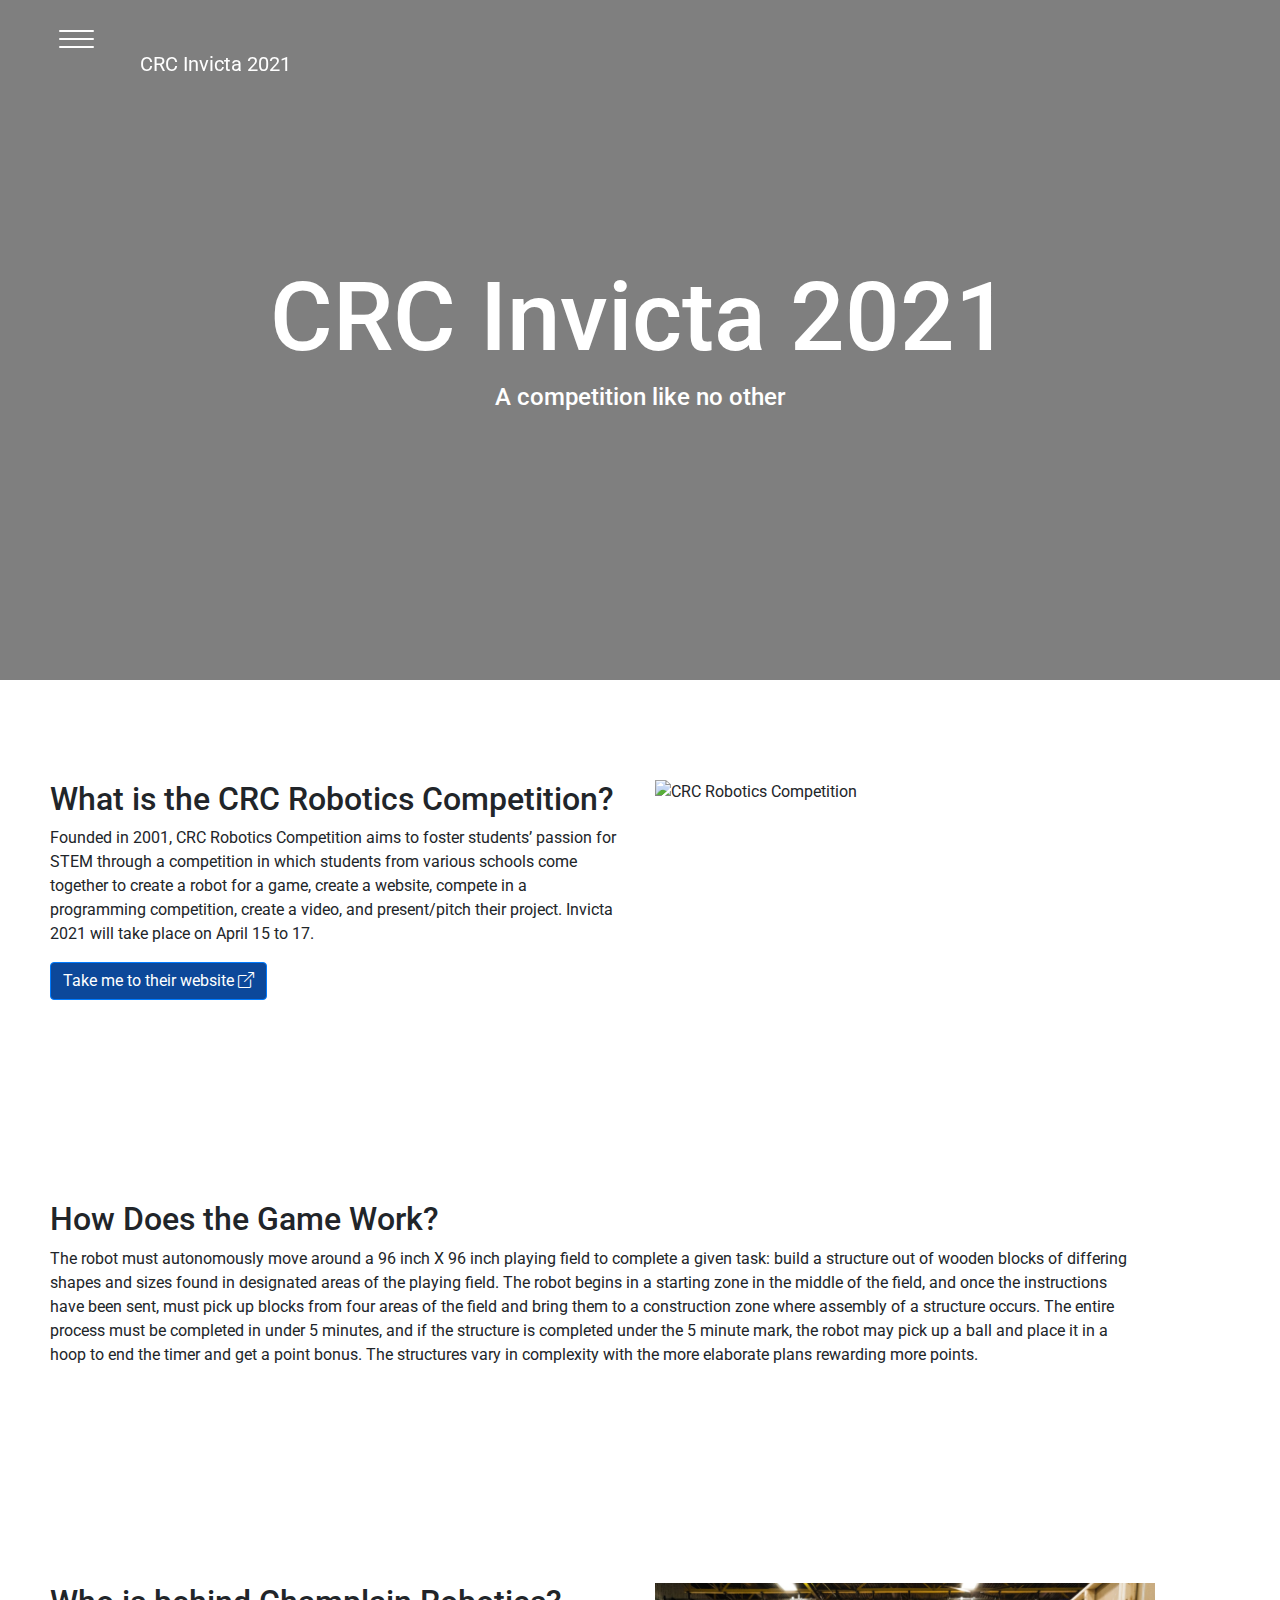
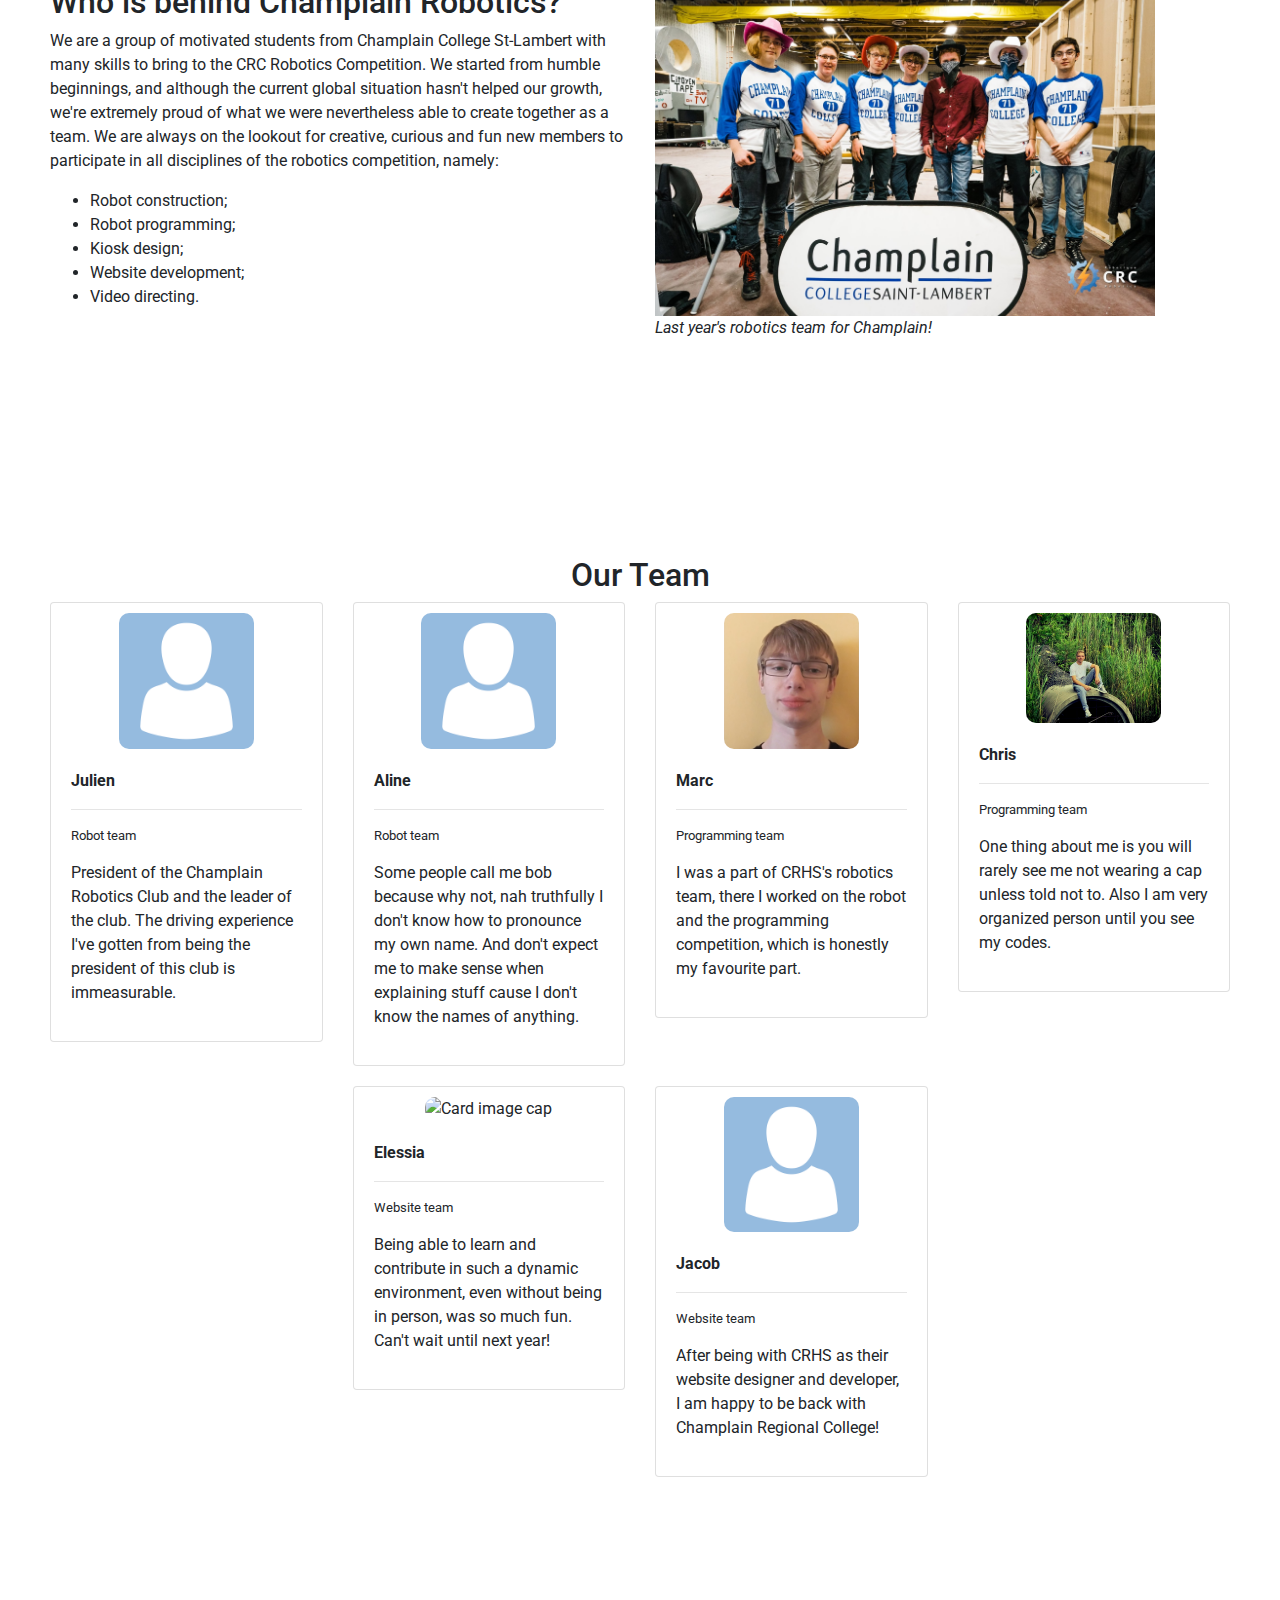
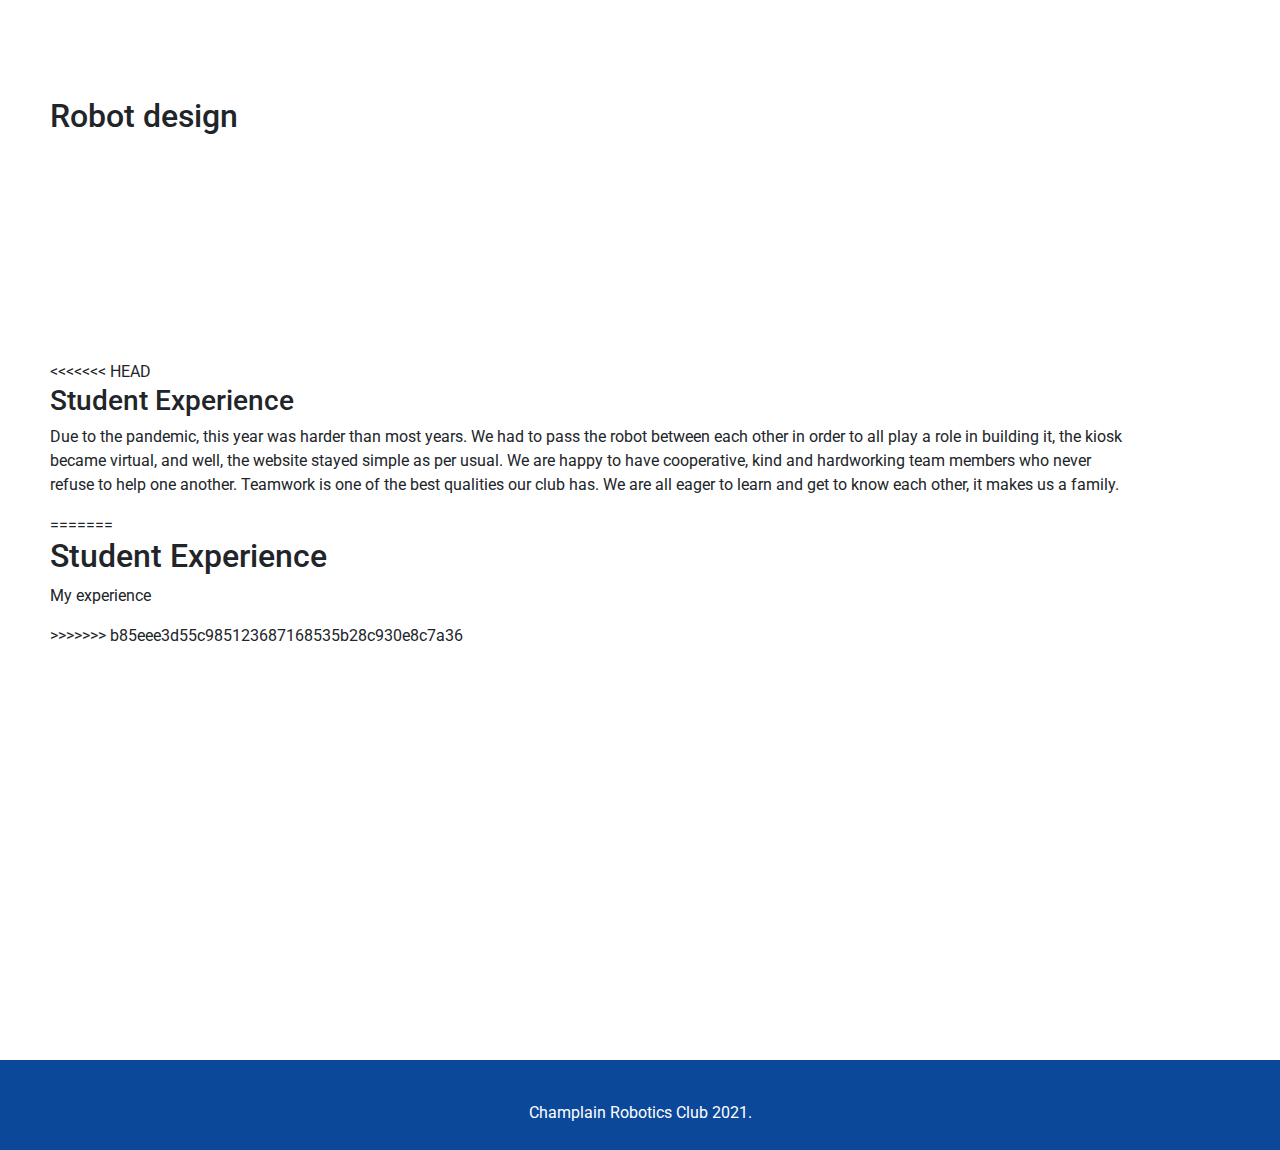
==== commit f4baf27d: "Merge branch 'main' of https://github.com/Hircinus/crc-2021 into main" ====
--- a/index.html
+++ b/index.html
@@ -66,7 +66,7 @@
               <div class="col-lg-6 col-md-6 col-sm-12 col-12">
                   <h2>What is the CRC Robotics Competition?</h2>
                   <p>Founded in 2001, CRC Robotics Competition aims to foster students’ passion for STEM through a competition in which students from various schools come together to create a robot for a game, create a website, compete in a programming competition, create a video, and present/pitch their project.
-                  Invicta 2021 will take place on February 18 to 21.</p>
+                  Invicta 2021 will take place on April 15 to 17.</p>
                   <a class="btn btn-primary" href="https://robo-crc.ca/invicta-2021/" target="_blank">Take me to their website <i class="bi bi-box-arrow-up-right"></i></a>
               </div>
               <div class="col-lg-6 col-md-6 col-sm-12 col-12">
@@ -87,7 +87,7 @@
         <div class="container">
           <a class="anchor" name="About-Us"></a>
           <div class="row">
-              <div class="col-lg-11 col-md-11 col-sm-12 col-12">
+              <div class="col-lg-6 col-md-6 col-sm-12 col-12">
                  <h2>Who is behind Champlain Robotics?</h2>
                  <p>We are a group of motivated students from Champlain College St-Lambert with many skills to bring to the CRC Robotics Competition. We started from humble beginnings, and although the current global situation hasn't helped our growth, we're extremely proud of what we were nevertheless able to create together as a team. We are always on the lookout for creative, curious and fun new members to participate in all disciplines of the robotics competition, namely:</p>
                  <ul>
@@ -98,6 +98,12 @@
                    <li>Video directing.</li>
                 </ul>
               </div>
+              <div class="col-lg-6 col-md-6 col-sm-12 col-12">
+                  <figure>
+                    <img src="assets/last_team.jpg" loading="lazy" alt="Champlain's previous robotics team">
+                    <figcaption><em>Last year's robotics team for Champlain!</em></figcaption>
+                  </figure>
+              </div>
           </div>
         </div>
         <div class="container" style="margin: 0 auto 0 auto!important">
@@ -173,6 +179,7 @@
           <div class="row">
               <div class="col-lg-11 col-md-11 col-sm-12 col-12">
                 <img src="" alt="">
+<<<<<<< HEAD
                 <h3>Student Experience</h3>
                 <p>Due to the pandemic, this year was harder than most years. We had to 
                   pass the robot between each other in order to all play a role in building 
@@ -181,6 +188,10 @@
                   who never refuse to help one another. Teamwork is one of the best qualities 
                   our club has. We are all eager to learn and get to know each other, it makes us 
                   a family.</p>
+=======
+                <h2>Student Experience</h2>
+                <p>My experience</p>
+>>>>>>> b85eee3d55c985123687168535b28c930e8c7a36
               </div>
           </div>
         </div>
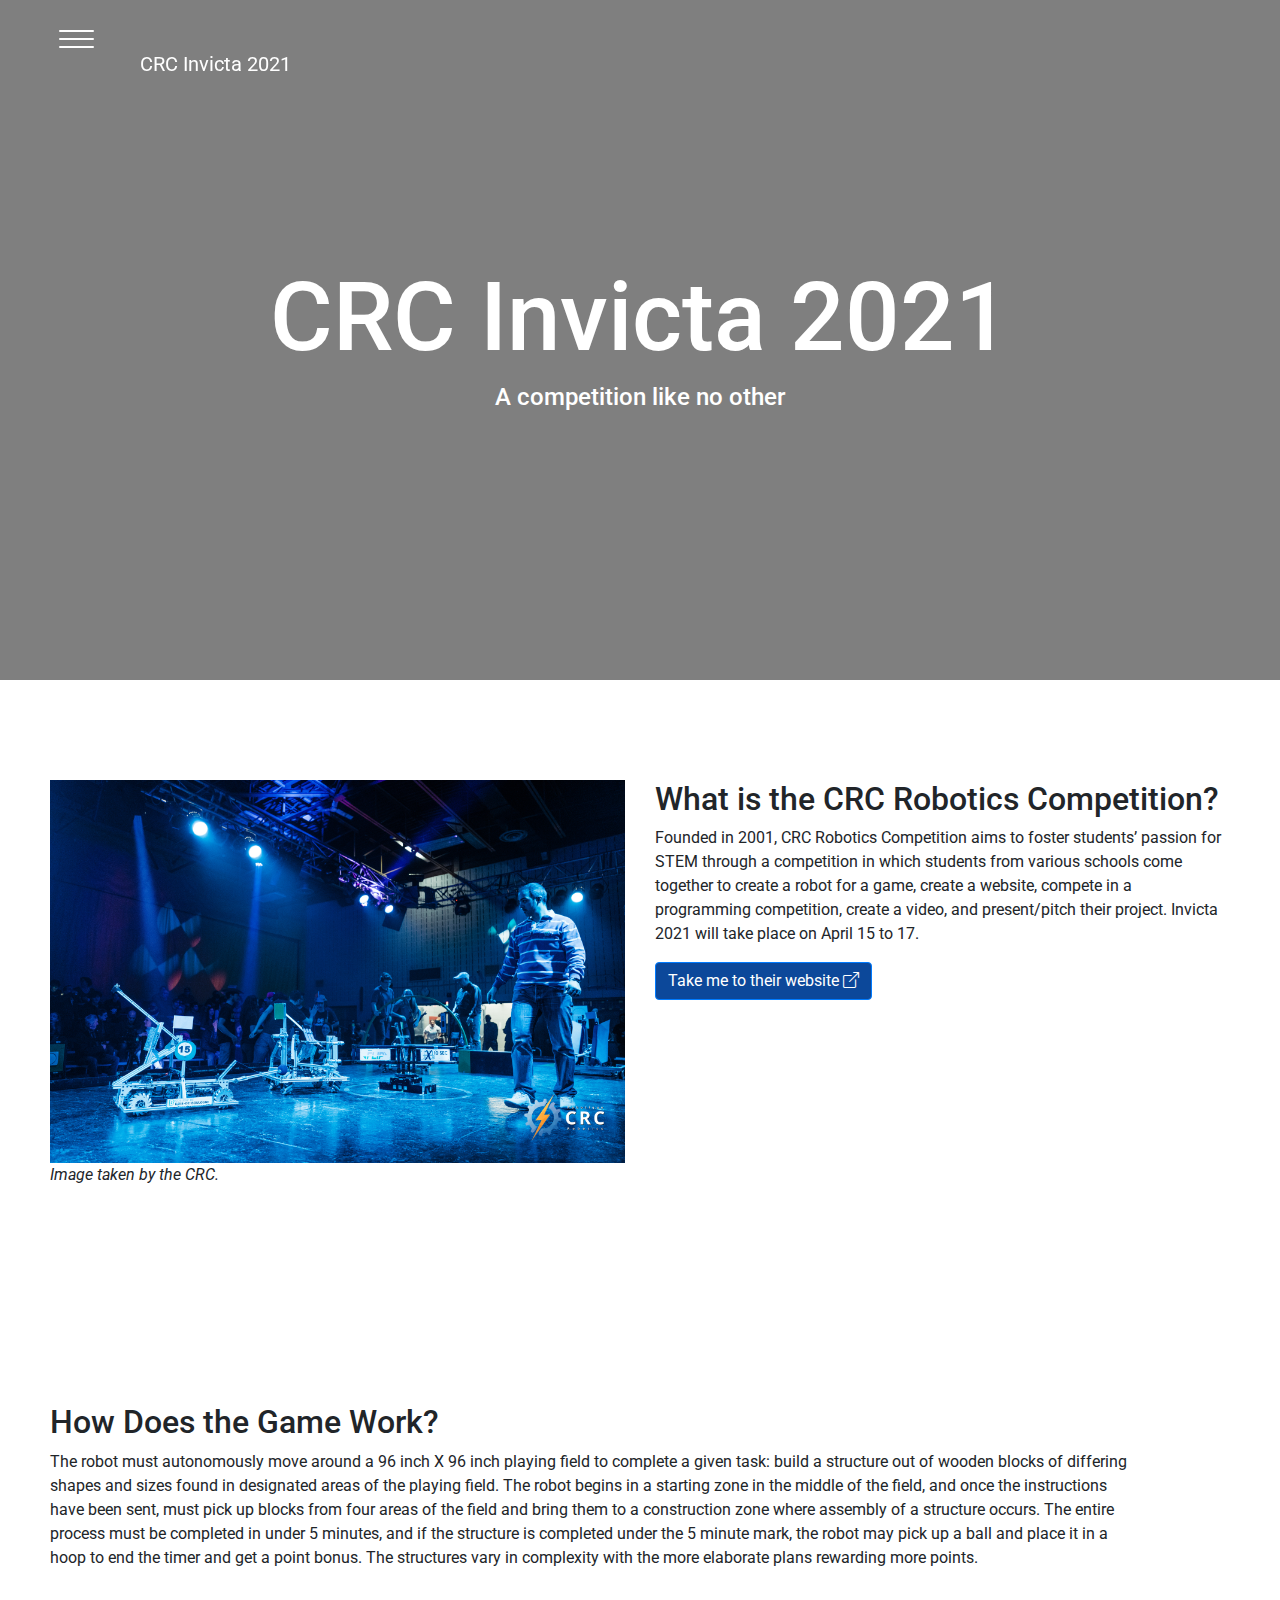
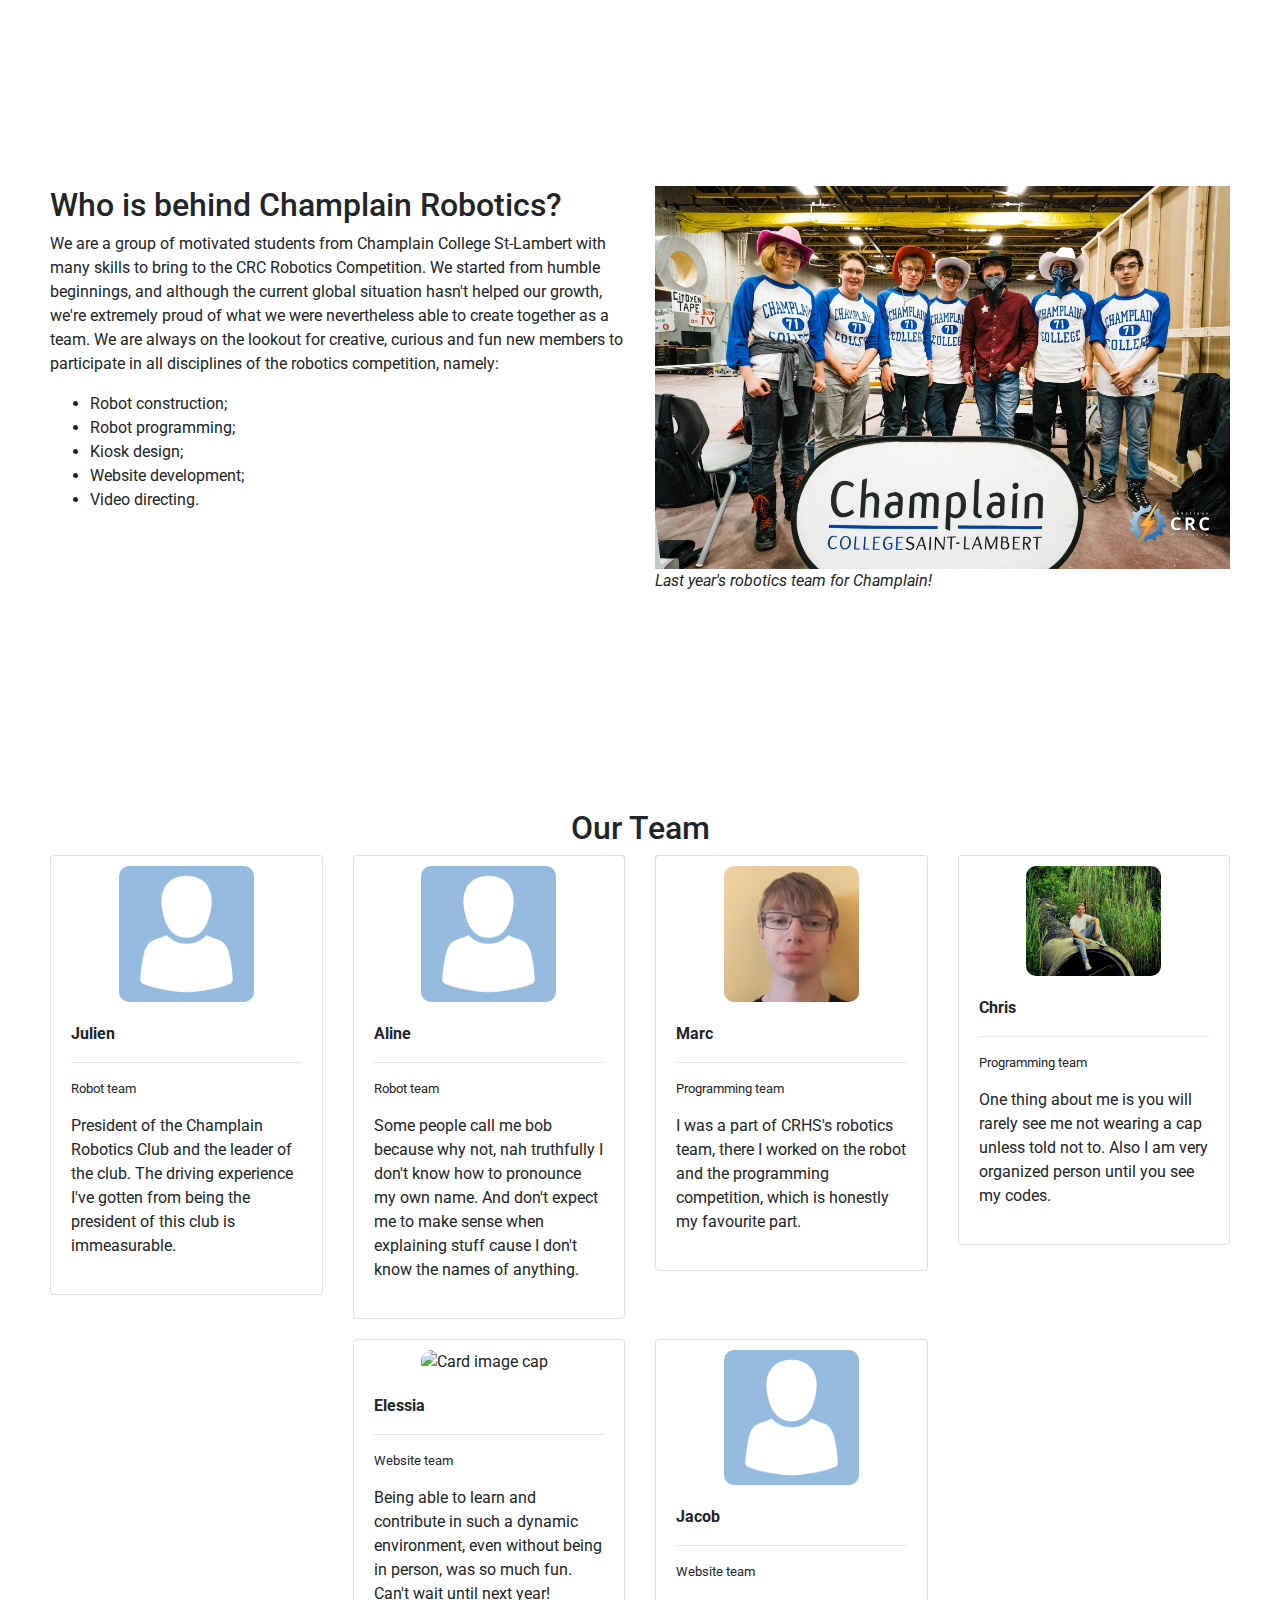
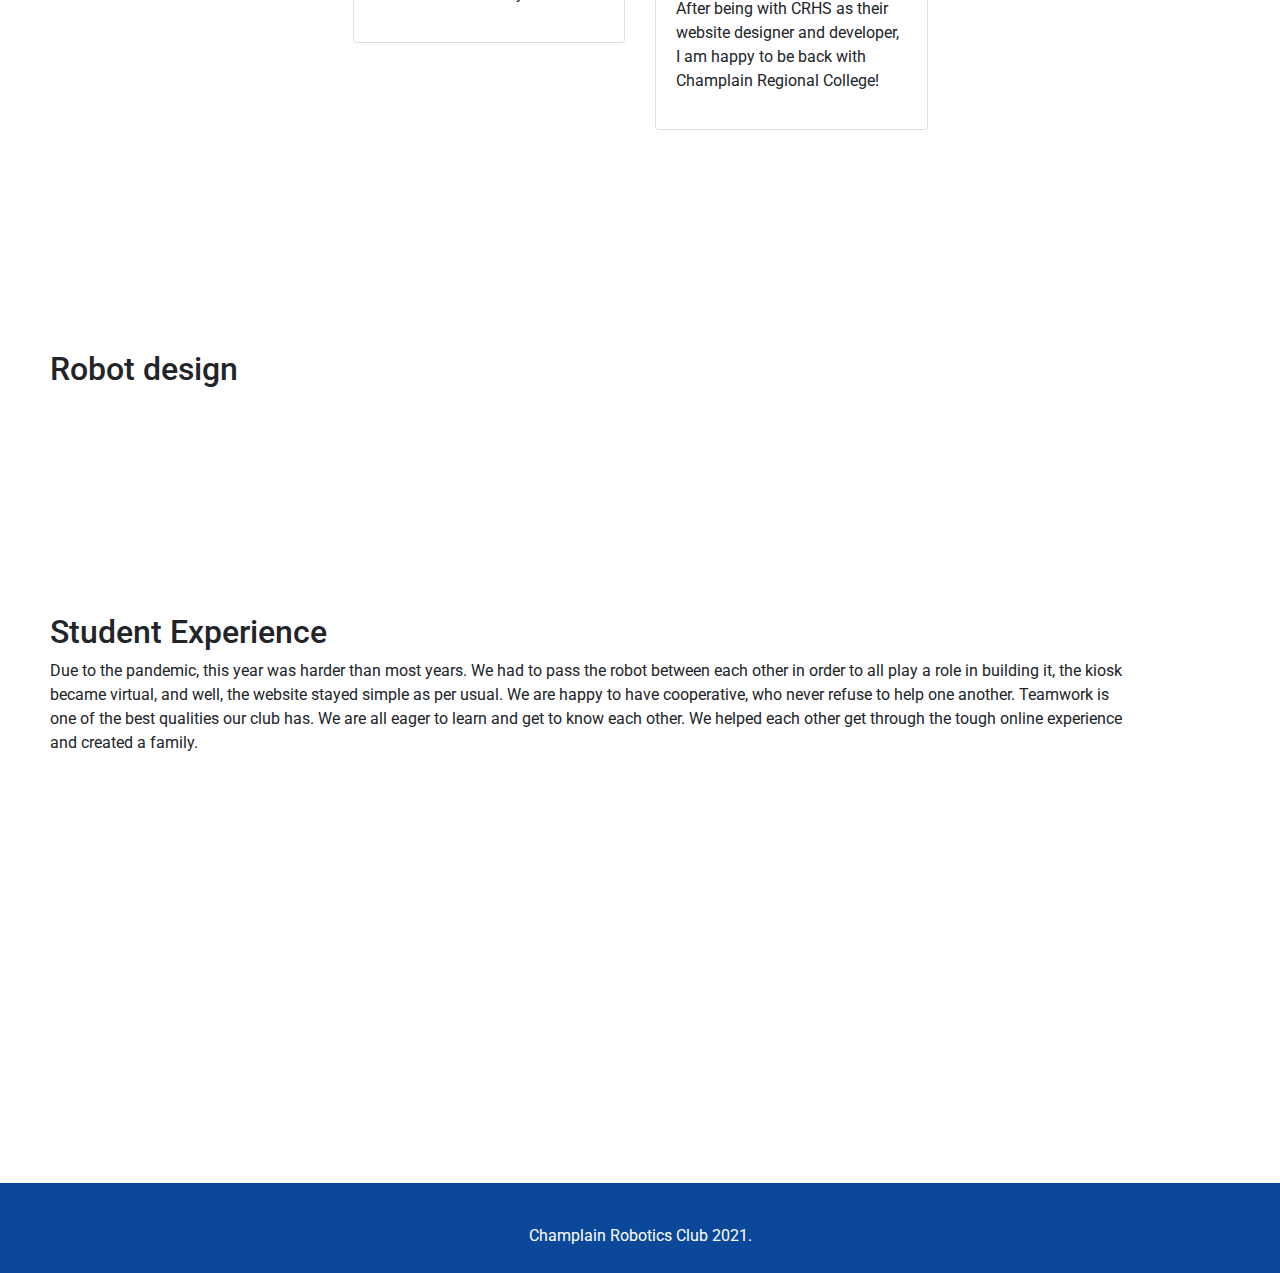
==== commit 921eac8a: "Add student experience and comp image" ====
--- a/index.html
+++ b/index.html
@@ -63,14 +63,17 @@
         <div class="container">
           <a class="anchor" name="CRC-Robotics-Competition"></a>
           <div class="row">
+            <div class="col-lg-6 col-md-6 col-sm-12 col-12">
+                <figure>
+                  <img src="assets/comp.jpg" class="img-fluid" loading="lazy" alt="CRC Robotics Competition">
+                  <figcaption><em>Image taken by the CRC.</em></figcaption>
+                </figure>
+            </div>
               <div class="col-lg-6 col-md-6 col-sm-12 col-12">
                   <h2>What is the CRC Robotics Competition?</h2>
                   <p>Founded in 2001, CRC Robotics Competition aims to foster students’ passion for STEM through a competition in which students from various schools come together to create a robot for a game, create a website, compete in a programming competition, create a video, and present/pitch their project.
                   Invicta 2021 will take place on April 15 to 17.</p>
                   <a class="btn btn-primary" href="https://robo-crc.ca/invicta-2021/" target="_blank">Take me to their website <i class="bi bi-box-arrow-up-right"></i></a>
-              </div>
-              <div class="col-lg-6 col-md-6 col-sm-12 col-12">
-                  <img src="assets/images/IngeniousRobots.jpg" loading="lazy" alt="CRC Robotics Competition">
               </div>
           </div>
         </div>
@@ -96,11 +99,10 @@
                    <li>Kiosk design;</li>
                    <li>Website development;</li>
                    <li>Video directing.</li>
-                </ul>
               </div>
               <div class="col-lg-6 col-md-6 col-sm-12 col-12">
                   <figure>
-                    <img src="assets/last_team.jpg" loading="lazy" alt="Champlain's previous robotics team">
+                    <img src="assets/last_team.jpg" class="img-fluid" loading="lazy" alt="Champlain's previous robotics team">
                     <figcaption><em>Last year's robotics team for Champlain!</em></figcaption>
                   </figure>
               </div>
@@ -178,20 +180,8 @@
           <a class="anchor" name="Student-Experience"></a>
           <div class="row">
               <div class="col-lg-11 col-md-11 col-sm-12 col-12">
-                <img src="" alt="">
-<<<<<<< HEAD
-                <h3>Student Experience</h3>
-                <p>Due to the pandemic, this year was harder than most years. We had to 
-                  pass the robot between each other in order to all play a role in building 
-                  it, the kiosk became virtual, and well, the website stayed simple as per 
-                  usual. We are happy to have cooperative, kind and hardworking team members 
-                  who never refuse to help one another. Teamwork is one of the best qualities 
-                  our club has. We are all eager to learn and get to know each other, it makes us 
-                  a family.</p>
-=======
                 <h2>Student Experience</h2>
-                <p>My experience</p>
->>>>>>> b85eee3d55c985123687168535b28c930e8c7a36
+                <p>Due to the pandemic, this year was harder than most years. We had to pass the robot between each other in order to all play a role in building  it, the kiosk became virtual, and well, the website stayed simple as per usual. We are happy to have cooperative, who never refuse to help one another. Teamwork is one of the best qualities our club has. We are all eager to learn and get to know each other. We helped each other get through the tough online experience and created a family.</p>
               </div>
           </div>
         </div>
--- a/assets/style.css
+++ b/assets/style.css
@@ -236,6 +236,14 @@
   padding: 100px 50px;
   margin-left: 0px;
   margin-right: 0px;
+  /*
+  img {
+      display: block;
+      max-width: 500px;
+      max-height: 500px;
+      width: auto;
+      height: auto;
+  }*/
 }
 .container .col-5 {
   margin: auto;
@@ -244,13 +252,6 @@
   display: flex;
   align-items: center;
   margin: auto;
-}
-.container img {
-  display: block;
-  max-width: 500px;
-  max-height: 500px;
-  width: auto;
-  height: auto;
 }
 
 #Team-Roster {
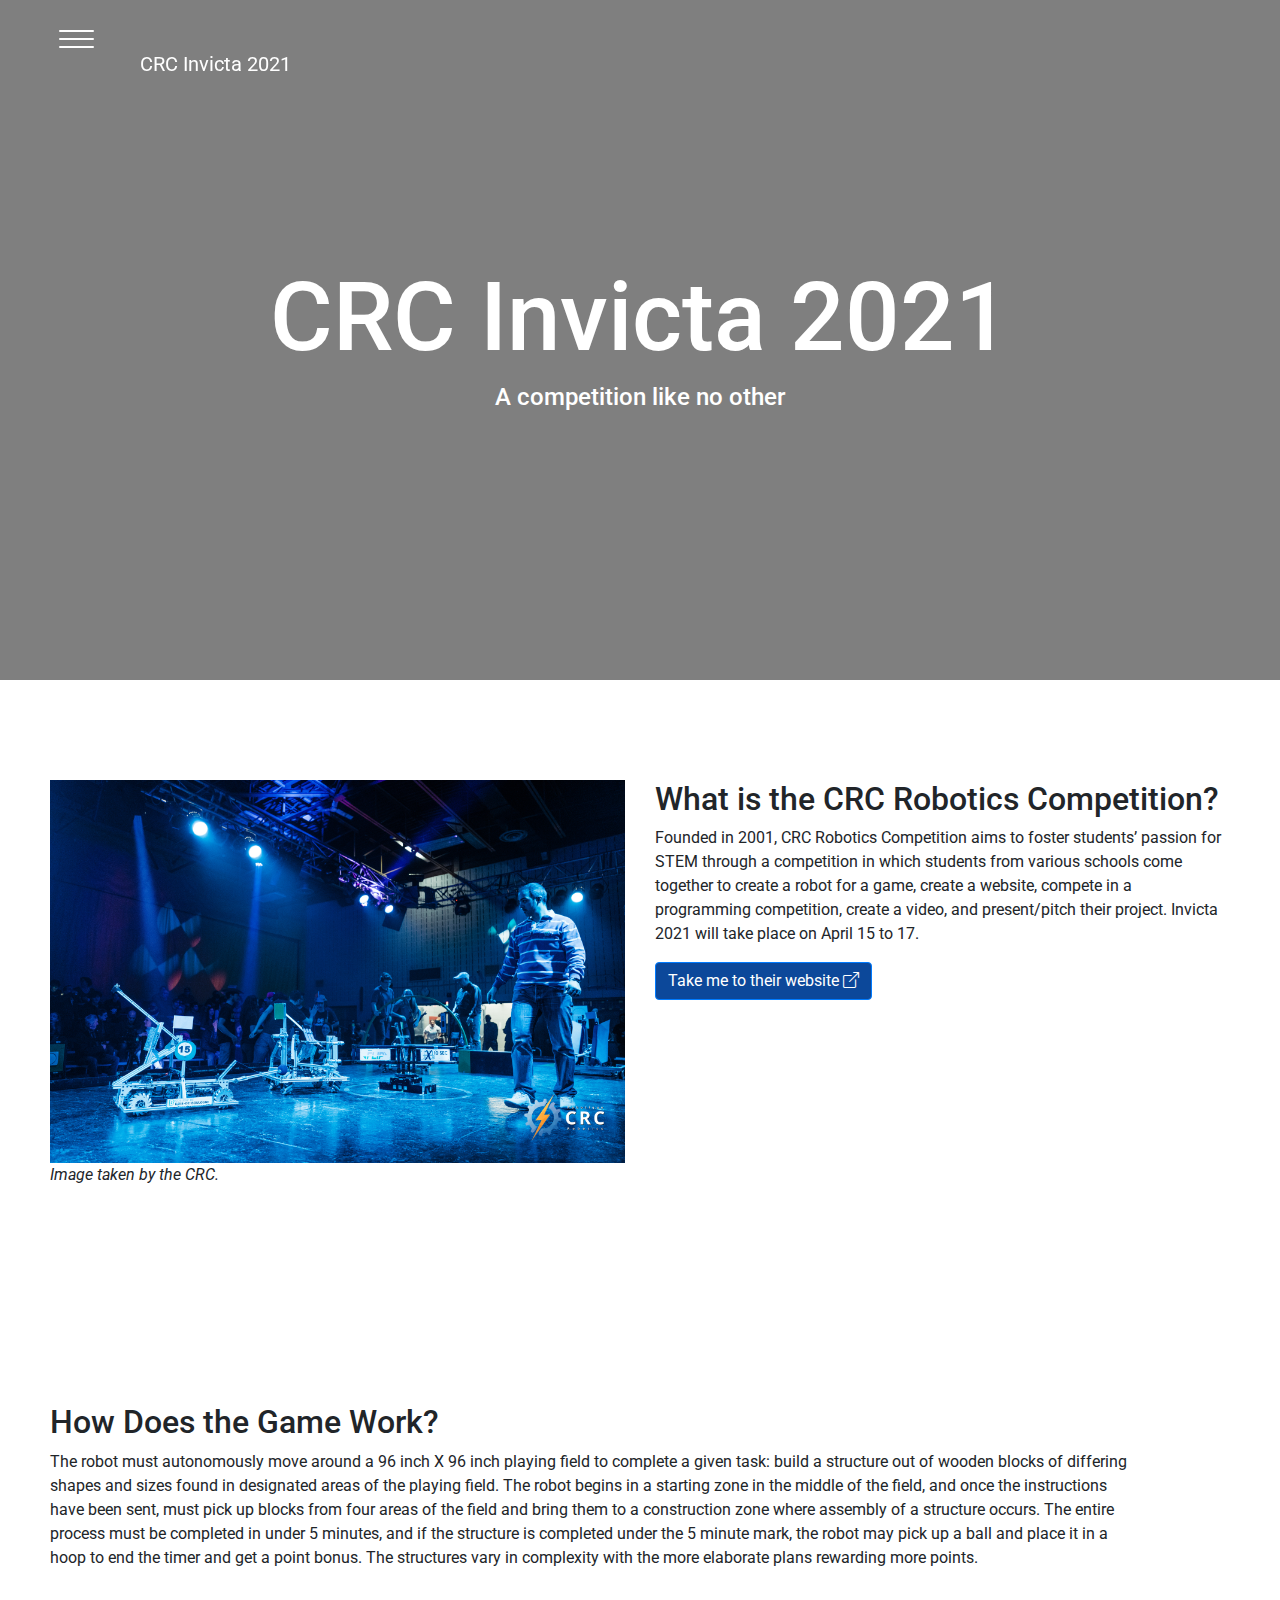
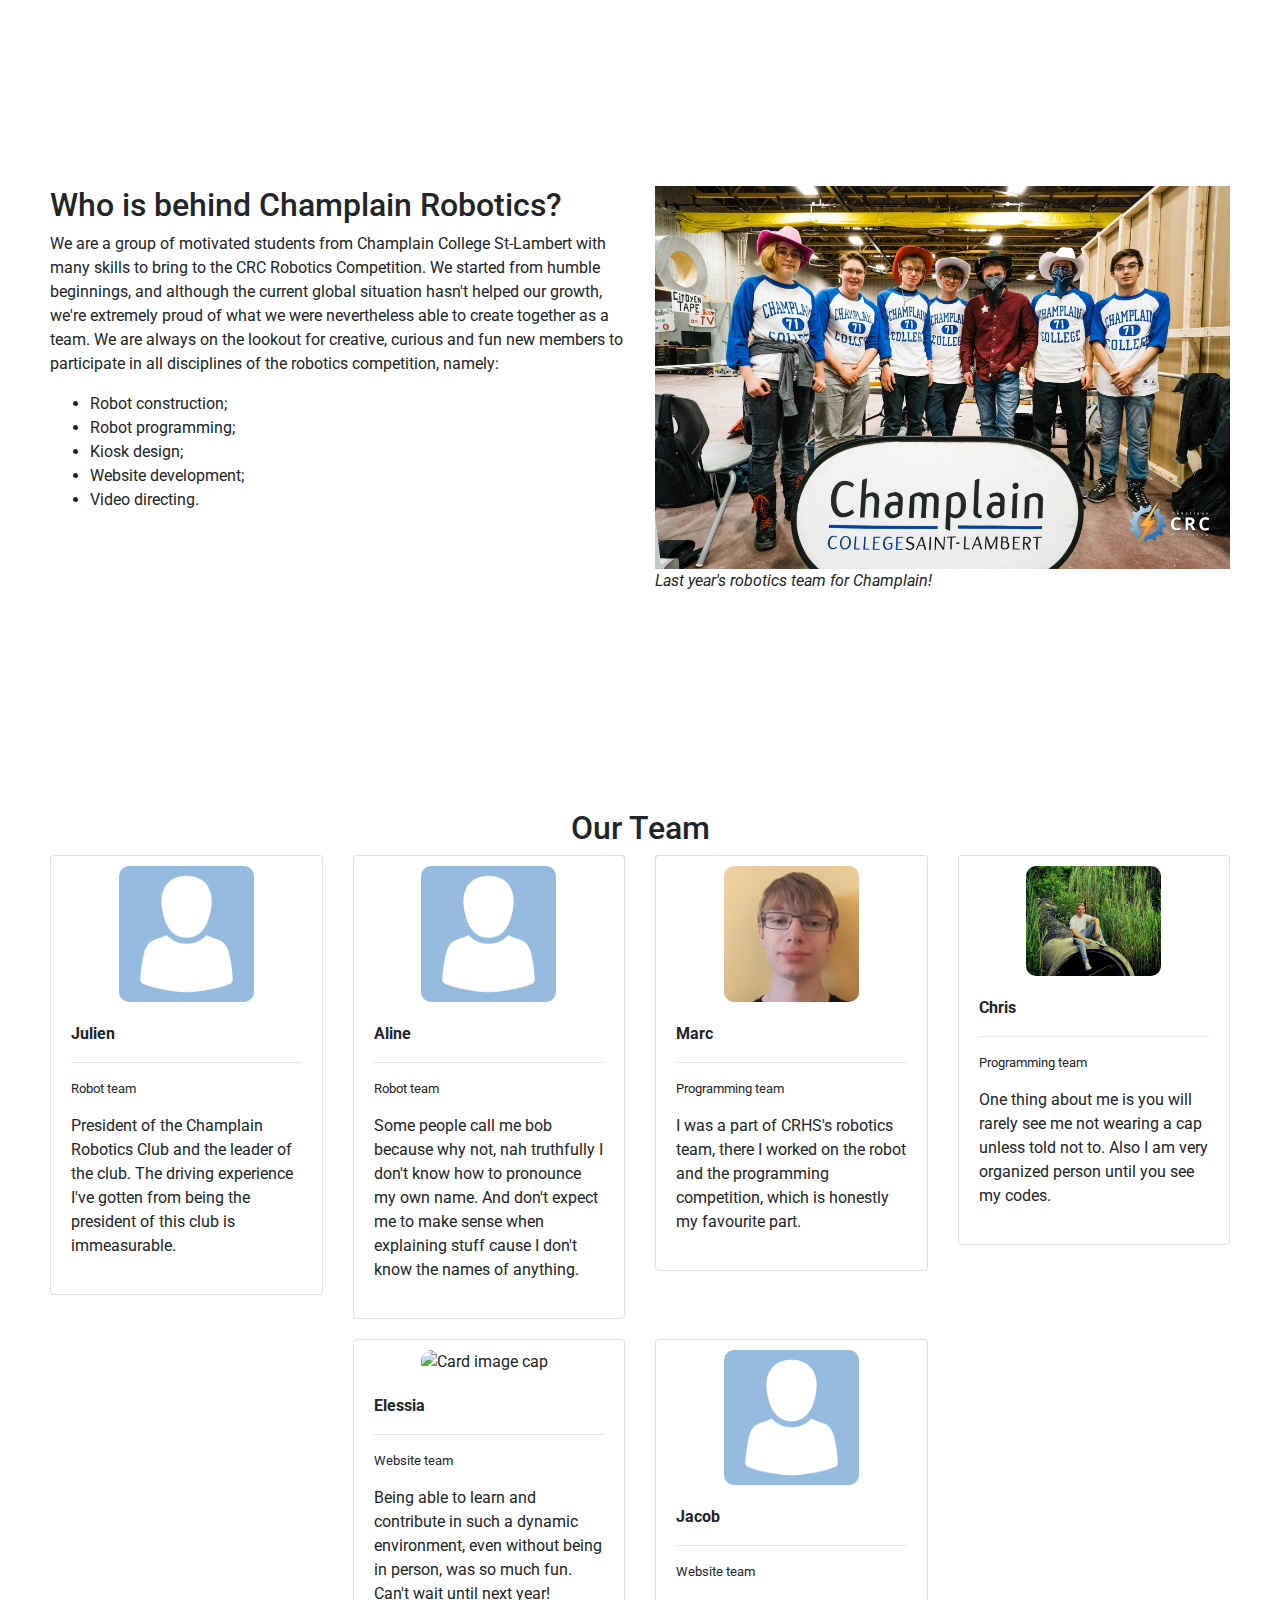
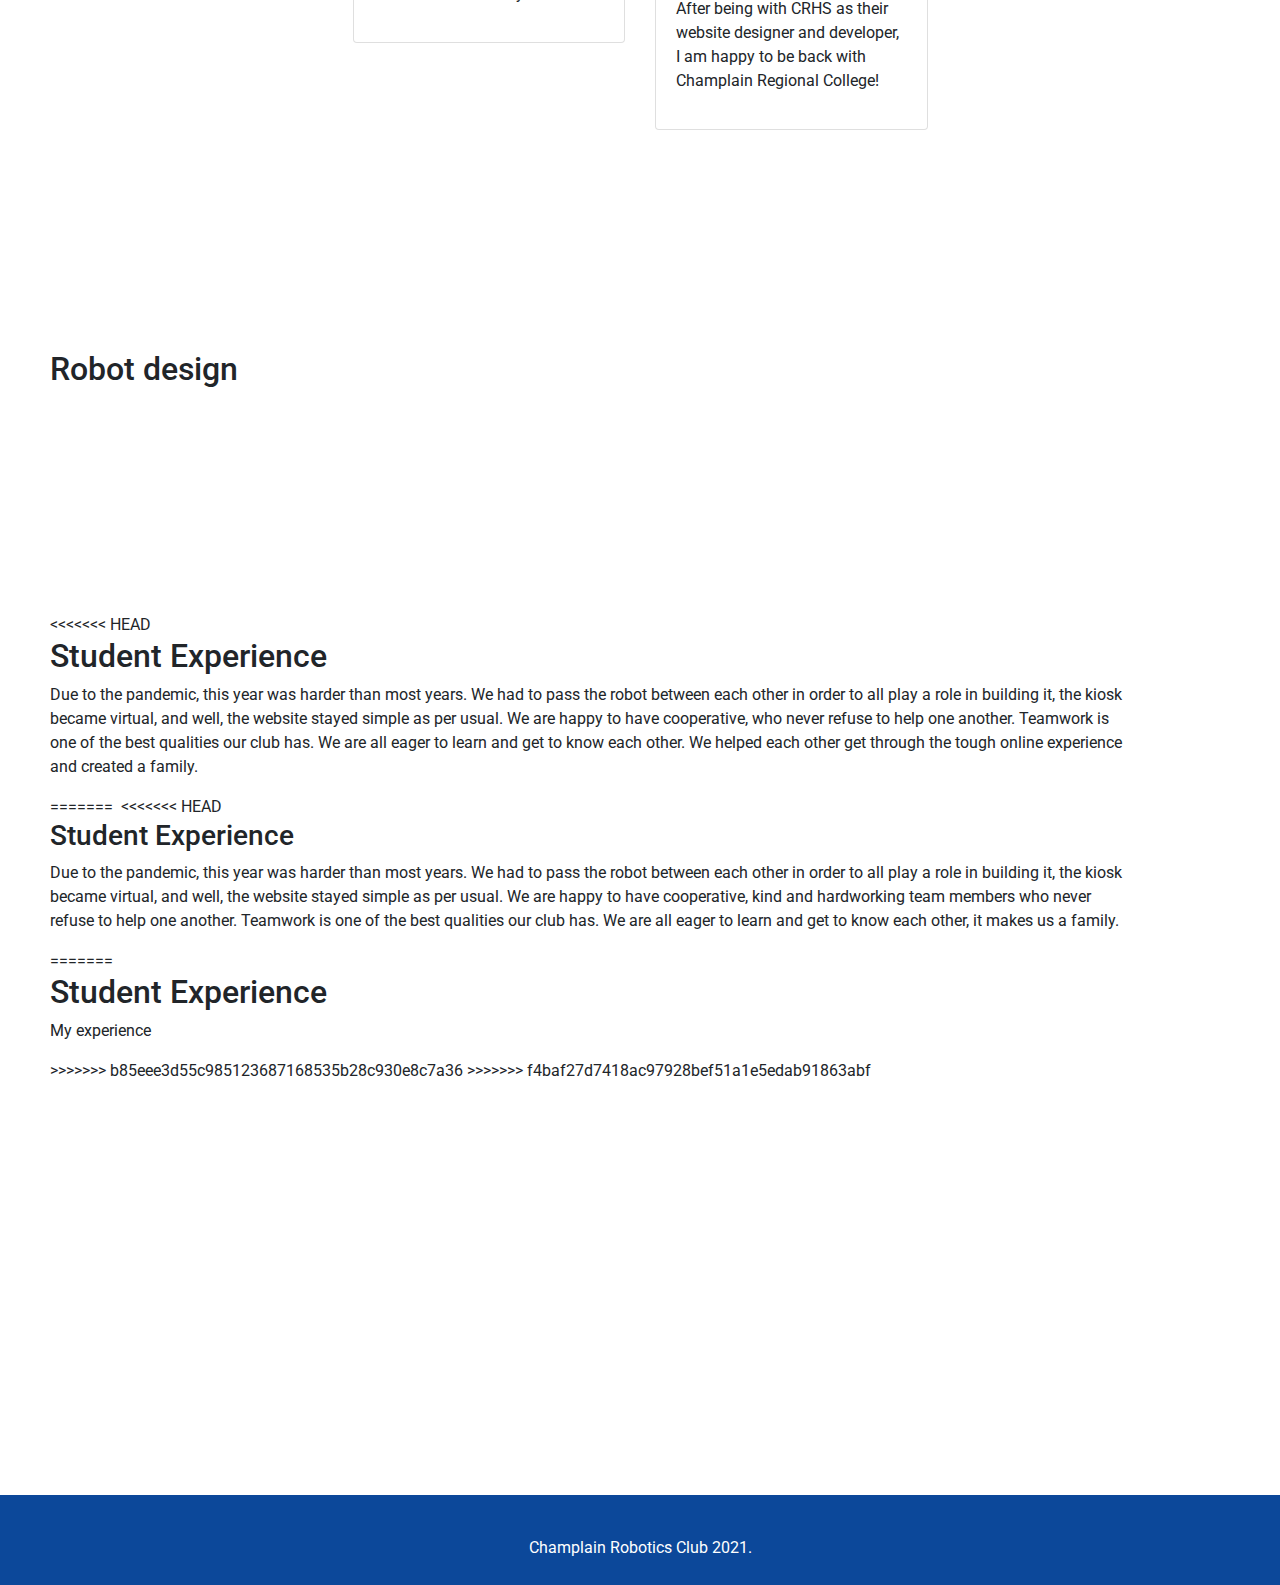
==== commit 6881b3dc: "Merge branch 'main' of https://github.com/Hircinus/crc-2021 into main" ====
--- a/index.html
+++ b/index.html
@@ -99,6 +99,7 @@
                    <li>Kiosk design;</li>
                    <li>Website development;</li>
                    <li>Video directing.</li>
+                </ul>
               </div>
               <div class="col-lg-6 col-md-6 col-sm-12 col-12">
                   <figure>
@@ -180,8 +181,25 @@
           <a class="anchor" name="Student-Experience"></a>
           <div class="row">
               <div class="col-lg-11 col-md-11 col-sm-12 col-12">
+<<<<<<< HEAD
                 <h2>Student Experience</h2>
                 <p>Due to the pandemic, this year was harder than most years. We had to pass the robot between each other in order to all play a role in building  it, the kiosk became virtual, and well, the website stayed simple as per usual. We are happy to have cooperative, who never refuse to help one another. Teamwork is one of the best qualities our club has. We are all eager to learn and get to know each other. We helped each other get through the tough online experience and created a family.</p>
+=======
+                <img src="" alt="">
+<<<<<<< HEAD
+                <h3>Student Experience</h3>
+                <p>Due to the pandemic, this year was harder than most years. We had to 
+                  pass the robot between each other in order to all play a role in building 
+                  it, the kiosk became virtual, and well, the website stayed simple as per 
+                  usual. We are happy to have cooperative, kind and hardworking team members 
+                  who never refuse to help one another. Teamwork is one of the best qualities 
+                  our club has. We are all eager to learn and get to know each other, it makes us 
+                  a family.</p>
+=======
+                <h2>Student Experience</h2>
+                <p>My experience</p>
+>>>>>>> b85eee3d55c985123687168535b28c930e8c7a36
+>>>>>>> f4baf27d7418ac97928bef51a1e5edab91863abf
               </div>
           </div>
         </div>
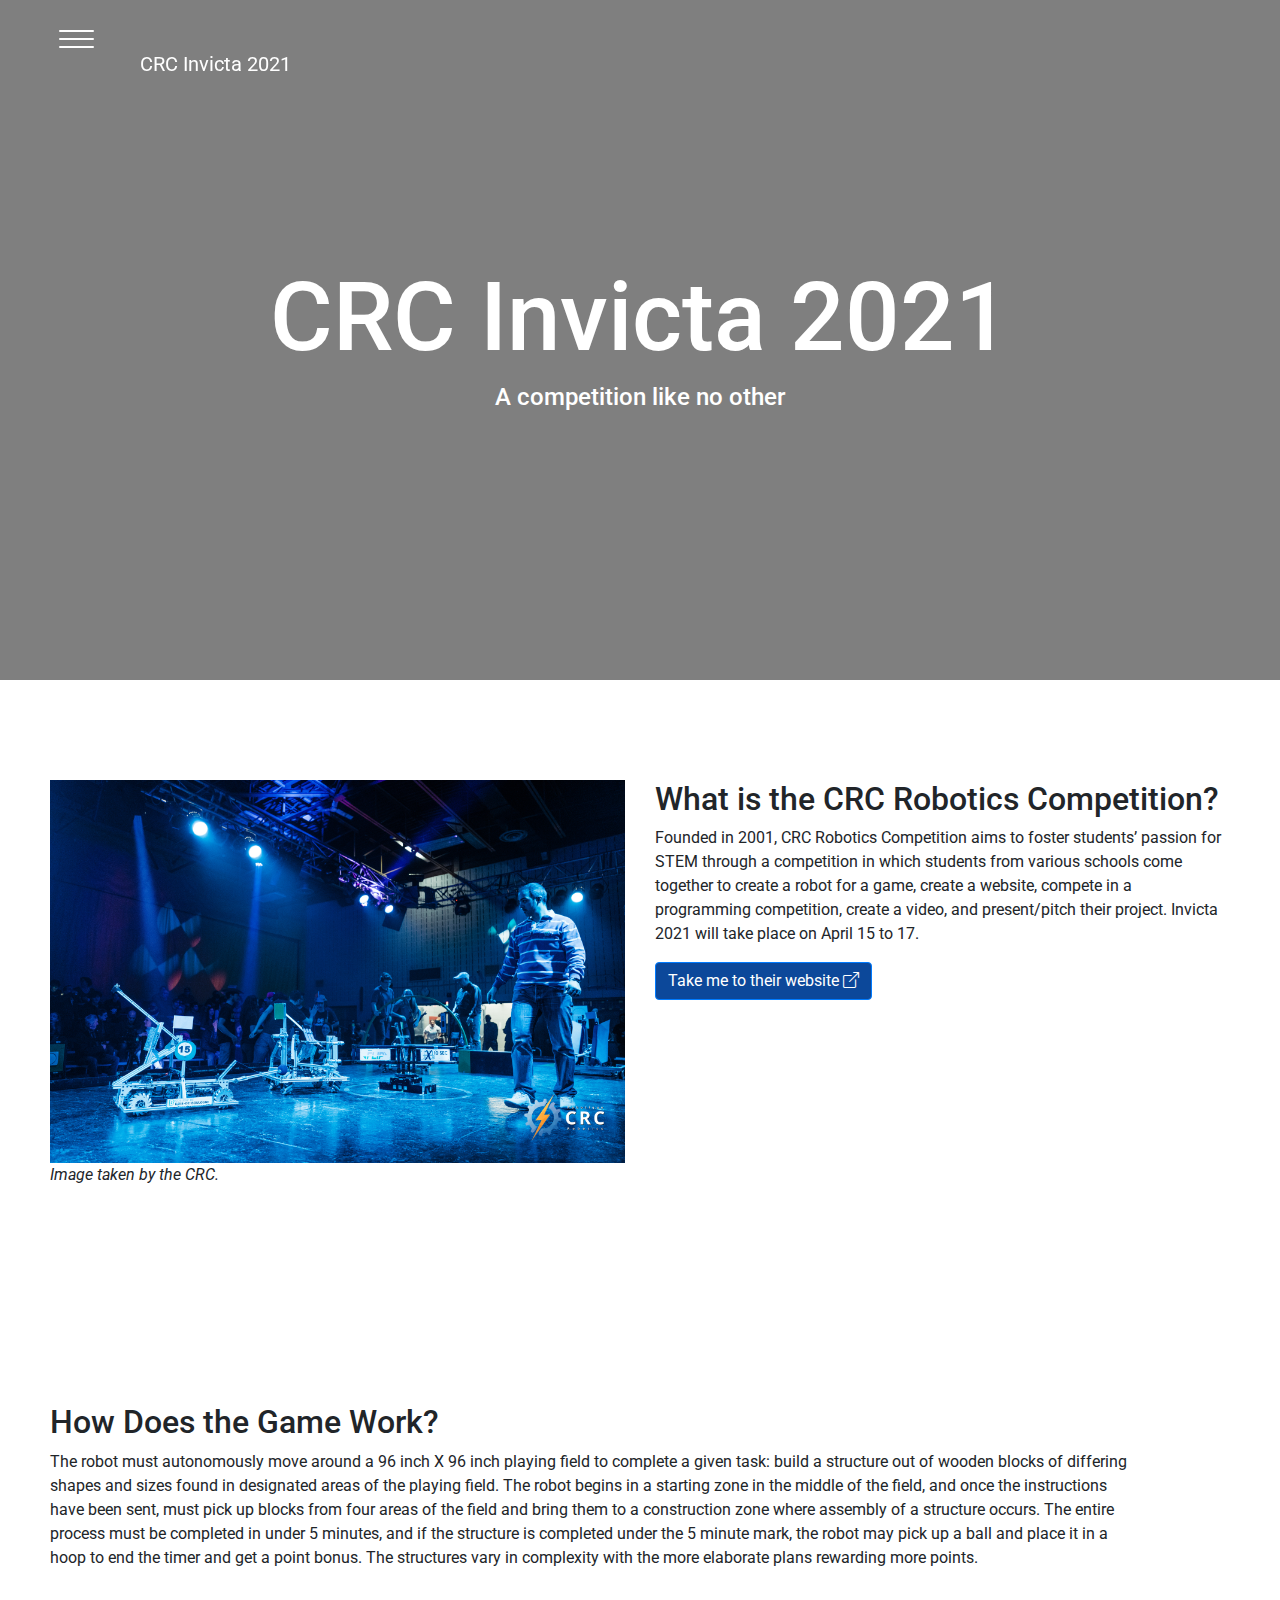
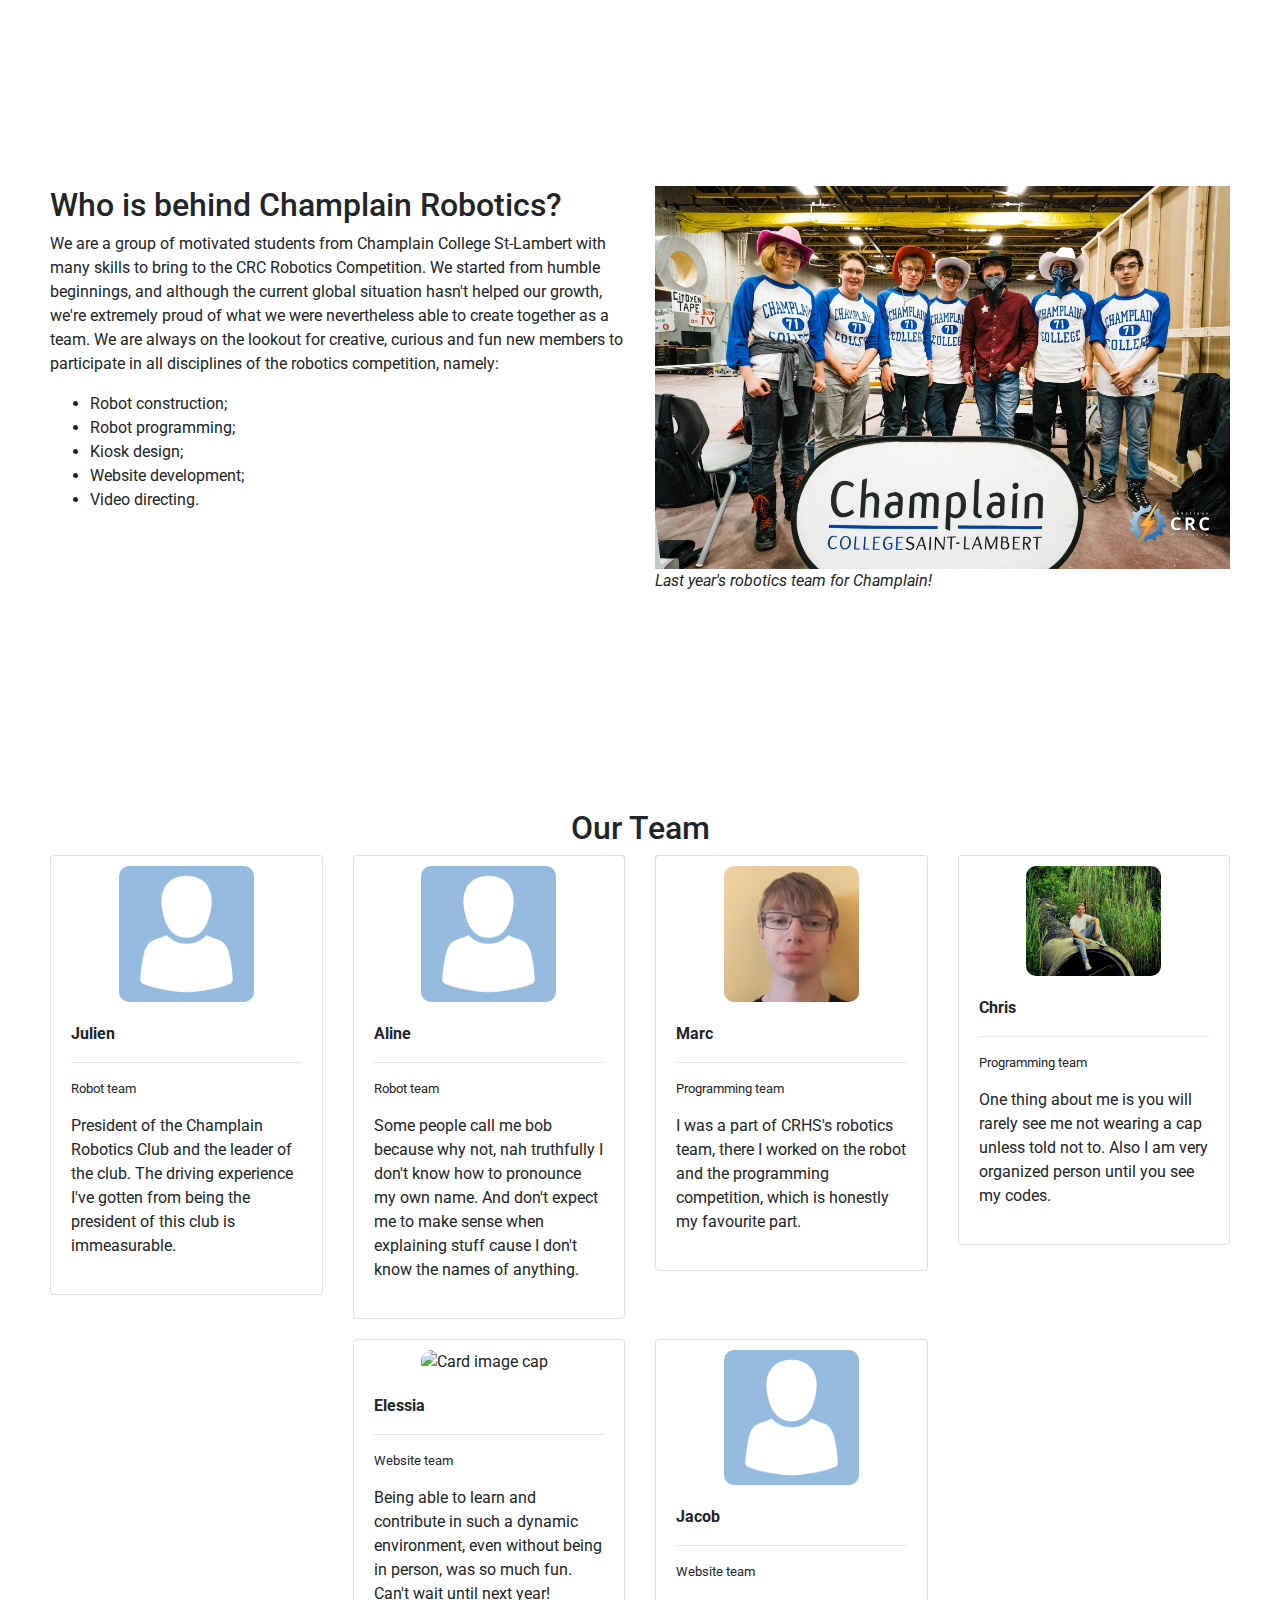
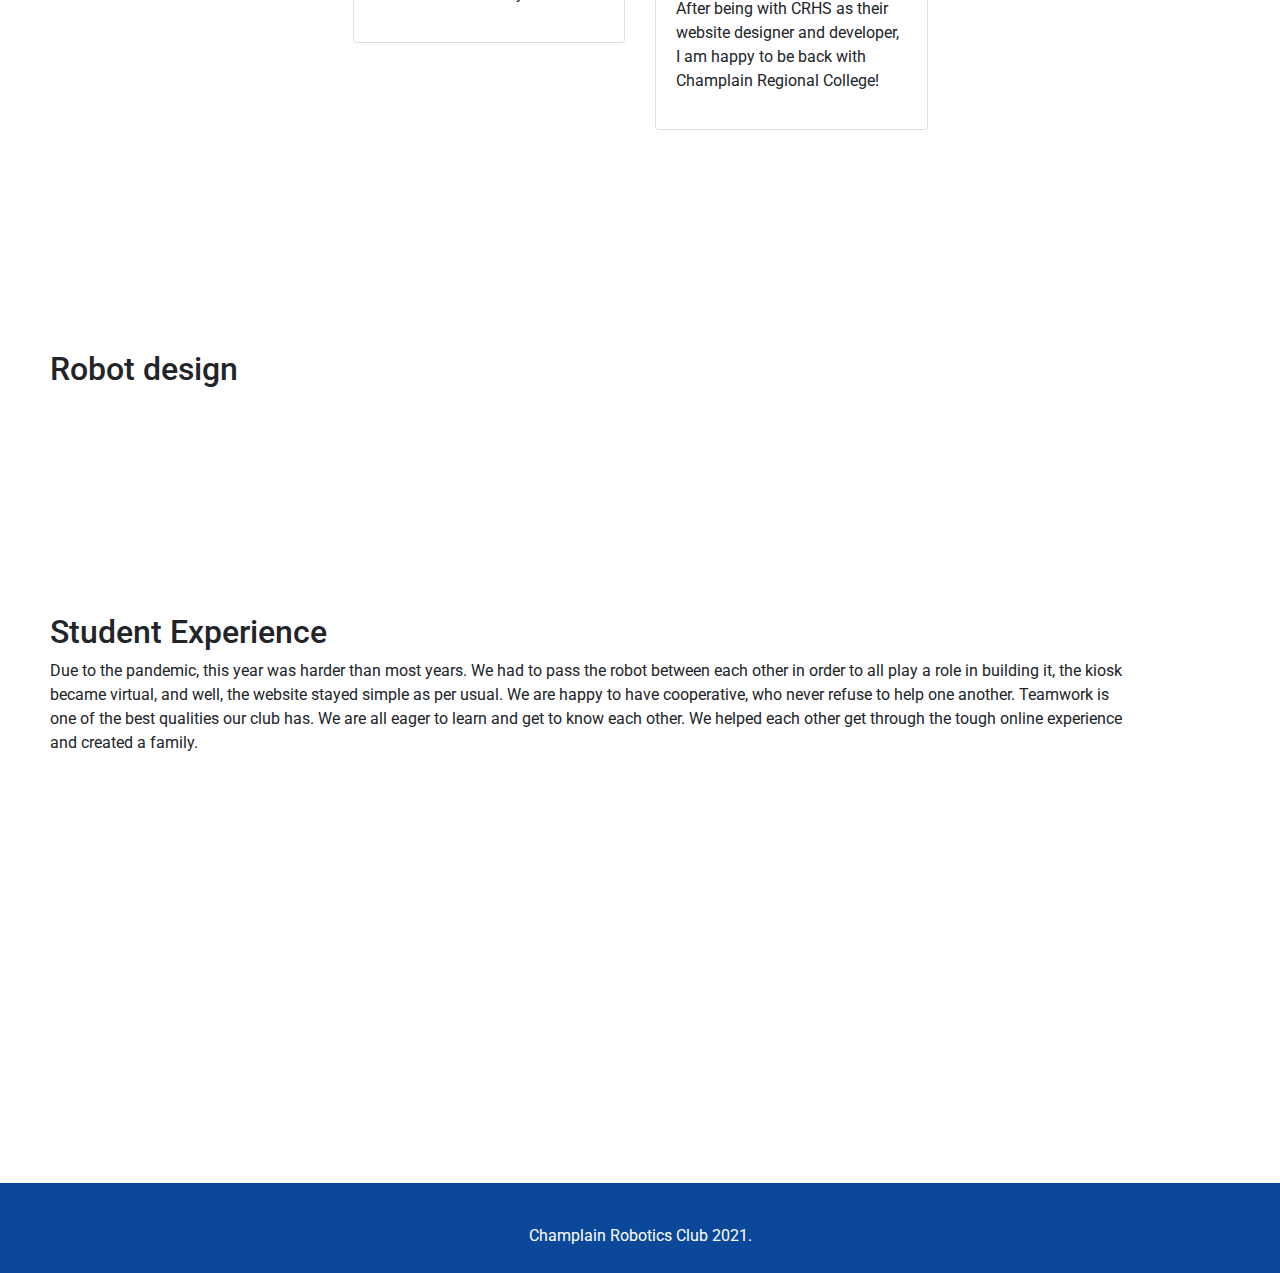
==== commit baccfe08: "remove weird token" ====
--- a/index.html
+++ b/index.html
@@ -181,25 +181,8 @@
           <a class="anchor" name="Student-Experience"></a>
           <div class="row">
               <div class="col-lg-11 col-md-11 col-sm-12 col-12">
-<<<<<<< HEAD
                 <h2>Student Experience</h2>
                 <p>Due to the pandemic, this year was harder than most years. We had to pass the robot between each other in order to all play a role in building  it, the kiosk became virtual, and well, the website stayed simple as per usual. We are happy to have cooperative, who never refuse to help one another. Teamwork is one of the best qualities our club has. We are all eager to learn and get to know each other. We helped each other get through the tough online experience and created a family.</p>
-=======
-                <img src="" alt="">
-<<<<<<< HEAD
-                <h3>Student Experience</h3>
-                <p>Due to the pandemic, this year was harder than most years. We had to 
-                  pass the robot between each other in order to all play a role in building 
-                  it, the kiosk became virtual, and well, the website stayed simple as per 
-                  usual. We are happy to have cooperative, kind and hardworking team members 
-                  who never refuse to help one another. Teamwork is one of the best qualities 
-                  our club has. We are all eager to learn and get to know each other, it makes us 
-                  a family.</p>
-=======
-                <h2>Student Experience</h2>
-                <p>My experience</p>
->>>>>>> b85eee3d55c985123687168535b28c930e8c7a36
->>>>>>> f4baf27d7418ac97928bef51a1e5edab91863abf
               </div>
           </div>
         </div>
